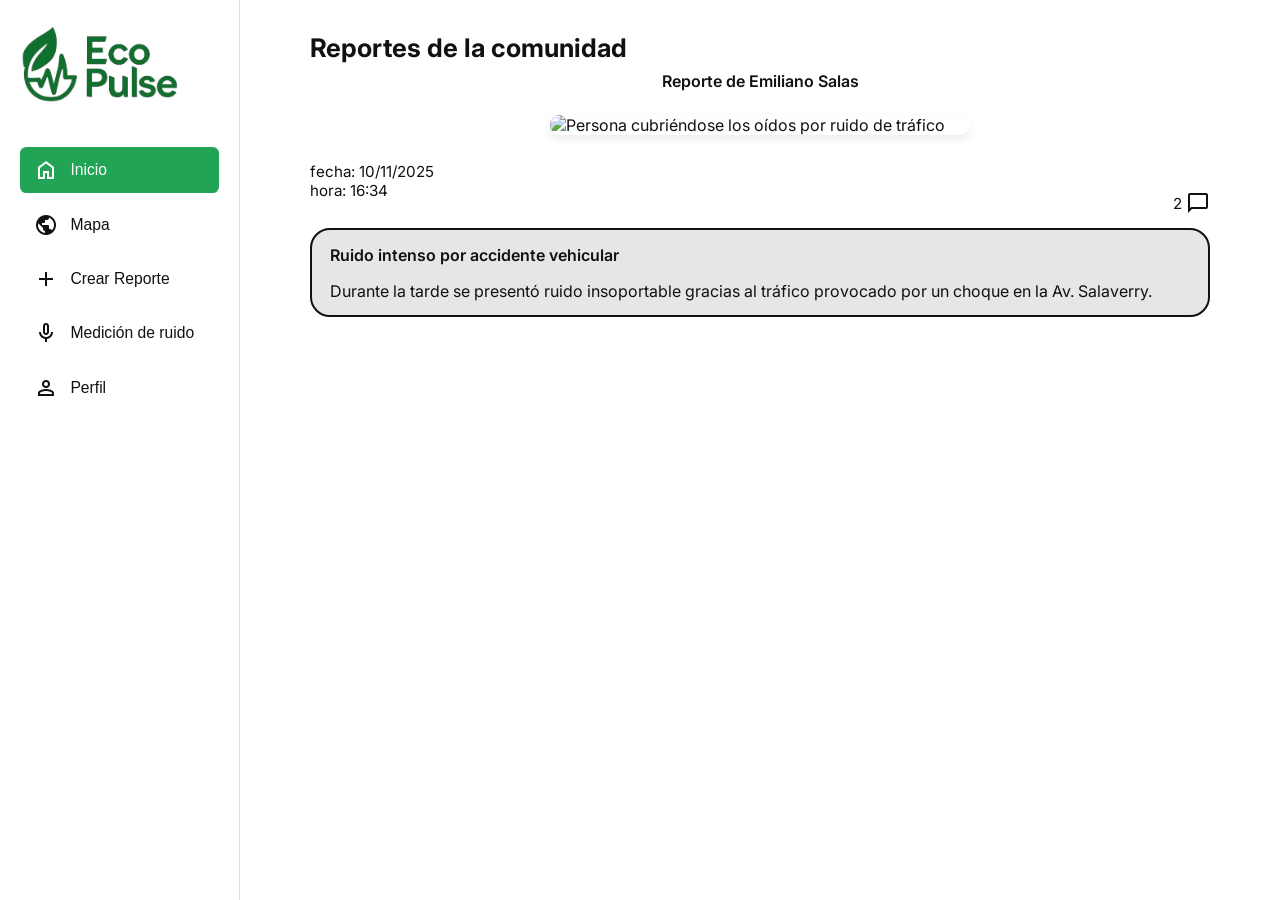
==== app.html @ b674e4cf "chore: add app files to proyect" ====
<!DOCTYPE html>
<html lang="es">
<head>
  <meta charset="UTF-8" />
  <title>EcoPulse – App</title>
  <meta name="viewport" content="width=device-width, initial-scale=1" />
  <link rel="stylesheet" href="public/assets/styles/app.css" />

  <!-- Fuente e iconos -->
  <link rel="preconnect" href="https://fonts.googleapis.com">
  <link rel="preconnect" href="https://fonts.gstatic.com" crossorigin>
  <link
    href="https://fonts.googleapis.com/css2?family=Inter:wght@300;400;500;600;700&display=swap"
    rel="stylesheet"
  />
  <link
    rel="stylesheet"
    href="https://fonts.googleapis.com/css2?family=Material+Symbols+Outlined:wght@400;700"
  />

  <script src="public/assets/scripts/app.js" defer></script>
</head>
<body>
  <div class="app-shell">
    <!-- ============ SIDEBAR ============ -->
    <aside class="sidebar">
      <div class="sidebar__logo">
        <!-- Cambia la ruta si tu logo está en otra carpeta -->
        <img
          src="public/assets/images/logo-ecopulse.png"
          alt="EcoPulse"
        />
      </div>

      <nav class="sidebar__nav" aria-label="Navegación principal">
        <button class="sidebar__item is-active" data-view-target="home">
          <span class="material-symbols-outlined">home</span>
          <span>Inicio</span>
        </button>

        <button class="sidebar__item" data-view-target="map">
          <span class="material-symbols-outlined">public</span>
          <span>Mapa</span>
        </button>

        <button class="sidebar__item" data-view-target="report">
          <span class="material-symbols-outlined">add</span>
          <span>Crear Reporte</span>
        </button>

        <button class="sidebar__item" data-view-target="noise">
          <span class="material-symbols-outlined">mic</span>
          <span>Medición de ruido</span>
        </button>

        <button class="sidebar__item" data-view-target="profile">
          <span class="material-symbols-outlined">person</span>
          <span>Perfil</span>
        </button>
      </nav>
    </aside>

    <!-- ============ MAIN CONTENT ============ -->
    <main class="main">
      <!-- ====== INICIO / HOME ====== -->
      <section
        class="view view--active"
        id="view-home"
        data-view="home"
        aria-labelledby="home-title"
      >
        <header class="page-header">
          <h1 class="page-title" id="home-title">Reportes de la comunidad</h1>
          <p class="page-subtitle">Reporte de Emiliano Salas</p>
        </header>

        <article class="report-card" data-open-report>
          <div class="report-card__image">
            <!-- Usa tu propia imagen de reporte aquí -->
            <img
              src="public/assets/images/report-example.jpg"
              alt="Persona cubriéndose los oídos por ruido de tráfico"
            />
          </div>

          <div class="report-card__meta">
            <p>
              fecha: 10/11/2025<br />
              hora: 16:34
            </p>

            <div class="report-card__comments">
              <span>2</span>
              <span class="material-symbols-outlined" aria-hidden="true">
                chat_bubble
              </span>
            </div>
          </div>

          <div class="report-card__summary">
            <p class="report-card__summary-title">
              Ruido intenso por accidente vehicular
            </p>
            <p>
              Durante la tarde se presentó ruido insoportable gracias al
              tráfico provocado por un choque en la Av. Salaverry.
            </p>
          </div>
        </article>
      </section>

      <!-- ====== MAPA ====== -->
      <section
        class="view"
        id="view-map"
        data-view="map"
        aria-labelledby="map-title"
      >
        <header class="page-header">
          <h1 class="page-title" id="map-title">Mapa de ruido de Lima</h1>
        </header>

        <div class="filter-row">
          <label class="pill-select">
            <span>Categoría:</span>
            <select>
              <option>Tráfico</option>
              <option>Construcción</option>
              <option>Conciertos</option>
              <option>Industrial</option>
            </select>
          </label>
        </div>

        <div class="map-placeholder">
          <!-- Reemplaza por un <img> con tu mapa de calor real -->
          <span>Mapa de ruido de Lima</span>
        </div>
      </section>

      <!-- ====== CREAR REPORTE – FORMULARIO ====== -->
      <section
        class="view"
        id="view-create-report"
        data-view="create-report"
        aria-labelledby="create-report-title"
      >
        <header class="page-header">
          <h1 class="page-title" id="create-report-title">
            Reportar medición de ruido
          </h1>
        </header>

        <form class="report-form" id="report-form">
          <label class="form-row">
            <span class="form-row__label">Título:</span>
            <input
              type="text"
              class="form-row__input"
              name="title"
              placeholder="Ej. Ruido excesivo por maquinaria en obra"
              required
            />
          </label>

          <label class="form-row form-row--with-icon">
            <span class="form-row__label">Ubicación exacta:</span>
            <input
              type="text"
              class="form-row__input"
              name="location"
              placeholder="Ej. Av. San Felipe 123, Jesús María, Lima"
              required
            />
            <span class="form-row__icon material-symbols-outlined"
              aria-hidden="true"
            >
              location_on
            </span>
          </label>

          <label class="form-row form-row--textarea">
            <span class="form-row__label">Descripción:</span>
            <textarea
              class="form-row__input"
              name="description"
              rows="4"
              placeholder="Describe qué está pasando, desde cuándo, y cómo afecta el entorno..."
              required
            ></textarea>
          </label>

          <div class="form-row form-row--space-between">
            <span class="form-row__label">Reporte Anónimo</span>
            <button
              type="button"
              class="toggle"
              aria-pressed="true"
              aria-label="Cambiar reporte anónimo"
            >
              <span class="toggle__thumb"></span>
            </button>
          </div>

          <label class="form-row form-row--space-between">
            <span class="form-row__label">Categoría</span>
            <select class="form-row__select" name="category">
              <option>Tráfico</option>
              <option>Construcción</option>
              <option>Conciertos</option>
              <option>Industrial</option>
            </select>
          </label>

          <div class="media-upload">
            <p>Subir archivos multimedia</p>
            <label class="media-upload__button">
              <span class="material-symbols-outlined" aria-hidden="true">
                upload
              </span>
              <span>Seleccionar archivos</span>
              <input type="file" name="media" multiple hidden />
            </label>
          </div>

          <div class="form-actions">
            <button type="submit" class="btn btn--primary">
              Reportar
            </button>
          </div>
        </form>
      </section>

      <!-- ====== CREAR REPORTE – ÉXITO ====== -->
      <section
        class="view"
        id="view-report-success"
        data-view="report-success"
        aria-labelledby="report-success-title"
      >
        <header class="page-header page-header--center">
          <h1 class="page-title" id="report-success-title">
            Se publicó el reporte
          </h1>
        </header>

        <div class="status-icon">
          <span class="material-symbols-outlined" aria-hidden="true">
            check
          </span>
        </div>
        <p class="status-text">
          Tu reporte fue enviado a la comunidad.
        </p>

        <div class="status-actions">
          <button
            class="btn btn--ghost"
            data-go-view="view-home"
            data-go-nav="home"
          >
            Volver al inicio
          </button>
          <button
            class="btn btn--primary"
            data-go-view="view-create-report"
            data-go-nav="report"
          >
            Crear otro reporte
          </button>
        </div>
      </section>

      <!-- ====== DETALLE DE REPORTE ====== -->
      <section
        class="view"
        id="view-report-detail"
        data-view="report-detail"
        aria-labelledby="report-detail-title"
      >
        <button
          class="back-button"
          type="button"
          data-back-view="view-home"
          data-back-nav="home"
          aria-label="Volver a los reportes"
        >
          <span class="material-symbols-outlined">arrow_back</span>
        </button>

        <header class="page-header page-header--center">
          <h1 class="page-title" id="report-detail-title">
            Reporte de Emiliano Salas
          </h1>
        </header>

        <div class="report-detail">
          <div class="report-detail__left">
            <div class="card card--text">
              <p class="card__title">
                Ruido intenso por accidente vehicular
              </p>
              <p>
                Durante la tarde se presentó ruido insoportable gracias al
                tráfico provocado por un choque en la Av. Salaverry.
              </p>
            </div>
          </div>

          <div class="report-detail__right">
            <p class="report-detail__meta">
              fecha: 10/11/2025<br />
              hora: 16:34
            </p>
            <div class="report-detail__image">
              <img
                src="public/assets/images/report-example.jpg"
                alt="Persona cubriéndose los oídos por ruido de tráfico"
              />
            </div>
          </div>
        </div>

        <section class="comments">
          <h2 class="comments__title">Comentarios</h2>

          <div class="comment">
            <div class="comment__header">
              <div class="comment__user">
                <span
                  class="comment__avatar material-symbols-outlined"
                  aria-hidden="true"
                >
                  person
                </span>
                <span>Leguer Silva</span>
              </div>
            </div>
            <div class="comment__body">
              En la mañana pasé por ahí y no podía soportar el ruido.
            </div>
          </div>

          <div class="comment">
            <div class="comment__header">
              <div class="comment__user">
                <span
                  class="comment__avatar material-symbols-outlined"
                  aria-hidden="true"
                >
                  person
                </span>
                <span>William Soto</span>
              </div>
            </div>
            <div class="comment__body">
              Vivo cerca y el ruido es molesto, han pasado varias horas y
              todavía no hay solución.
            </div>
          </div>
        </section>

        <button
          class="fab"
          type="button"
          aria-label="Agregar comentario"
          data-open-comment
        >
          <span class="material-symbols-outlined">add_comment</span>
        </button>
      </section>

      <!-- ====== FORMULARIO DE COMENTARIO ====== -->
      <section
        class="view"
        id="view-comment-form"
        data-view="comment-form"
        aria-labelledby="comment-form-title"
      >
        <button
          class="back-button"
          type="button"
          data-back-view="view-report-detail"
          data-back-nav="home"
          aria-label="Volver al reporte"
        >
          <span class="material-symbols-outlined">arrow_back</span>
        </button>

        <header class="page-header page-header--center">
          <h1 class="page-title" id="comment-form-title">Comentario</h1>
        </header>

        <div class="pill-label">
          Reporte de Emiliano Salas
        </div>

        <form class="comment-form" id="comment-form-element">
          <label class="form-row form-row--textarea">
            <span class="form-row__label sr-only">Comentario</span>
            <textarea
              class="form-row__input"
              name="comment"
              rows="4"
              placeholder="Escribe tu comentario..."
              required
            >
Comentario: Las autoridades deberían hacerse cargo y ser efectivos ante este tipo de situaciones que afectan a la salud.</textarea
            >
          </label>

          <div class="form-actions form-actions--center">
            <button type="submit" class="btn btn--primary">
              Publicar
            </button>
          </div>
        </form>
      </section>

      <!-- ====== COMENTARIO PUBLICADO ====== -->
      <section
        class="view"
        id="view-comment-success"
        data-view="comment-success"
        aria-labelledby="comment-success-title"
      >
        <button
          class="back-button"
          type="button"
          data-back-view="view-report-detail"
          data-back-nav="home"
          aria-label="Volver al reporte"
        >
          <span class="material-symbols-outlined">arrow_back</span>
        </button>

        <header class="page-header page-header--center">
          <h1 class="page-title" id="comment-success-title">
            Se publicó el comentario
          </h1>
        </header>

        <div class="status-icon">
          <span class="material-symbols-outlined" aria-hidden="true">
            check
          </span>
        </div>

        <div class="form-actions form-actions--center">
          <button
            class="btn btn--primary"
            data-go-view="view-report-detail"
            data-go-nav="home"
          >
            Volver al reporte
          </button>
        </div>
      </section>

      <!-- ====== MEDICIÓN DE RUIDO ====== -->
      <section
        class="view"
        id="view-noise-measure"
        data-view="noise-measure"
        aria-labelledby="noise-measure-title"
      >
        <button
          class="back-button"
          type="button"
          data-back-view="view-home"
          data-back-nav="home"
          aria-label="Volver al inicio"
        >
          <span class="material-symbols-outlined">arrow_back</span>
        </button>

        <header class="page-header page-header--center">
          <h1 class="page-title" id="noise-measure-title">
            Medición de ruido
          </h1>
        </header>

        <div class="noise-widget">
          <div class="pill-value" id="noise-value">-- db</div>

          <div class="noise-widget__mic">
            <span
              class="material-symbols-outlined noise-widget__mic-icon"
              aria-hidden="true"
            >
              mic
            </span>
          </div>

          <div class="noise-widget__wave"></div>

          <hr class="noise-widget__divider" />

          <div class="form-actions form-actions--center">
            <button
              type="button"
              class="btn btn--primary"
              id="btn-measure-noise"
            >
              Medir
            </button>
          </div>

          <p class="noise-widget__label" id="noise-label">
            Ambiente silencioso
          </p>
        </div>
      </section>

      <!-- ====== AUDIO (PRUEBA DE MICRÓFONO) ====== -->
      <section
        class="view"
        id="view-audio-test"
        data-view="audio-test"
        aria-labelledby="audio-title"
      >
        <button
          class="back-button"
          type="button"
          data-back-view="view-noise-measure"
          data-back-nav="noise"
          aria-label="Volver a medición de ruido"
        >
          <span class="material-symbols-outlined">arrow_back</span>
        </button>

        <header class="page-header page-header--center">
          <h1 class="page-title" id="audio-title">Audio</h1>
        </header>

        <div class="audio-widget">
          <label class="form-row form-row--space-between">
            <span class="form-row__label">Micrófono</span>
            <select class="form-row__select">
              <option>Micrófono 1</option>
              <option>Micrófono 2</option>
            </select>
          </label>

          <div class="pill-value" id="audio-value">0 db</div>

          <div class="audio-widget__mic">
            <span
              class="material-symbols-outlined audio-widget__mic-icon"
              aria-hidden="true"
            >
              mic
            </span>
          </div>

          <div class="noise-widget__wave"></div>

          <hr class="noise-widget__divider" />

          <div class="form-actions form-actions--center">
            <button
              type="button"
              class="btn btn--primary"
              id="btn-audio-test"
            >
              Probar
            </button>
          </div>

          <p class="noise-widget__label" id="audio-status">
            Sonido detectado
          </p>
        </div>
      </section>

      <!-- ====== PERFIL ====== -->
      <section
        class="view"
        id="view-profile-main"
        data-view="profile-main"
        aria-labelledby="profile-title"
      >
        <header class="page-header page-header--center page-header--with-gear">
          <h1 class="page-title" id="profile-title">Perfil</h1>

          <button
            class="icon-button"
            type="button"
            aria-label="Abrir ajustes"
            data-open-settings
          >
            <span class="material-symbols-outlined">settings</span>
          </button>
        </header>

        <div class="profile">
          <button
            type="button"
            class="profile__avatar-btn"
            aria-label="Cambiar foto de perfil"
            data-open-profile-photo
          >
            <div class="profile__avatar">
              <img
                src="public/assets/images/profile-example.jpg"
                alt="Foto de perfil"
              />
            </div>
            <span
              class="profile__avatar-edit material-symbols-outlined"
              aria-hidden="true"
            >
              edit
            </span>
          </button>

          <div class="profile__field">
            <label>Nombre</label>
            <div class="profile__value">Leguer Silva</div>
          </div>

          <div class="profile__field">
            <label>Correo electrónico</label>
            <div class="profile__value">leguersilva@gmail.com</div>
          </div>

          <div class="profile__field">
            <label>Contraseña</label>
            <div class="profile__value profile__value--password">
              ****************
              <span
                class="material-symbols-outlined profile__eye-icon"
                aria-hidden="true"
              >
                visibility_off
              </span>
            </div>
          </div>
        </div>
      </section>

      <!-- ====== PERFIL – ACCIONES DE FOTO ====== -->
      <section
        class="view"
        id="view-profile-photo"
        data-view="profile-photo"
        aria-labelledby="profile-photo-title"
      >
        <button
          class="back-button"
          type="button"
          data-back-view="view-profile-main"
          data-back-nav="profile"
          aria-label="Volver al perfil"
        >
          <span class="material-symbols-outlined">arrow_back</span>
        </button>

        <header class="page-header page-header--center">
          <h1 class="page-title" id="profile-photo-title">Perfil</h1>
        </header>

        <div class="profile profile--photo-actions">
          <div class="profile__avatar">
            <img
              src="public/assets/images/profile-example.jpg"
              alt="Foto de perfil"
            />
          </div>

          <div class="profile-photo-actions">
            <button type="button" class="profile-photo-actions__item">
              Actualizar Foto
            </button>
            <button type="button" class="profile-photo-actions__item">
              Tomar Foto
            </button>
            <button type="button" class="profile-photo-actions__item">
              Eliminar Foto
            </button>
          </div>
        </div>
      </section>

      <!-- ====== AJUSTES ====== -->
      <section
        class="view"
        id="view-settings-main"
        data-view="settings-main"
        aria-labelledby="settings-title"
      >
        <button
          class="back-button"
          type="button"
          data-back-view="view-profile-main"
          data-back-nav="profile"
          aria-label="Volver al perfil"
        >
          <span class="material-symbols-outlined">arrow_back</span>
        </button>

        <header class="page-header page-header--center">
          <h1 class="page-title" id="settings-title">Ajustes</h1>
        </header>

        <div class="settings-list">
          <button
            type="button"
            class="settings-item"
            data-open-audio-from-settings
          >
            <span>Audio</span>
          </button>

          <div class="settings-item settings-item--space-between">
            <span>Idioma</span>
            <select class="settings-select">
              <option>Español</option>
              <option>Inglés</option>
            </select>
          </div>

          <button
            type="button"
            class="settings-item"
            data-open-noise-settings
          >
            <span>Ruido</span>
          </button>

          <button
            type="button"
            class="settings-item"
            data-logout
          >
            <span>Cerrar Sesión</span>
          </button>
        </div>
      </section>

      <!-- ====== AJUSTES – RUIDO ====== -->
      <section
        class="view"
        id="view-settings-noise"
        data-view="settings-noise"
        aria-labelledby="noise-settings-title"
      >
        <button
          class="back-button"
          type="button"
          data-back-view="view-settings-main"
          data-back-nav="profile"
          aria-label="Volver a ajustes"
        >
          <span class="material-symbols-outlined">arrow_back</span>
        </button>

        <header class="page-header page-header--center">
          <h1 class="page-title" id="noise-settings-title">Ruido</h1>
        </header>

        <div class="settings-list">
          <div class="settings-item settings-item--space-between">
            <span>Límite (db)</span>
            <button
              type="button"
              class="toggle"
              aria-pressed="false"
            >
              <span class="toggle__thumb"></span>
            </button>
          </div>

          <div class="settings-item settings-item--space-between">
            <span>Avisar cada hora</span>
            <button
              type="button"
              class="toggle toggle--on"
              aria-pressed="true"
            >
              <span class="toggle__thumb"></span>
            </button>
          </div>

          <button
            type="button"
            class="settings-item"
            data-open-categories
          >
            <span>Categorías</span>
          </button>
        </div>
      </section>

      <!-- ====== CATEGORÍAS ====== -->
      <section
        class="view"
        id="view-settings-categories"
        data-view="settings-categories"
        aria-labelledby="categories-title"
      >
        <button
          class="back-button"
          type="button"
          data-back-view="view-settings-noise"
          data-back-nav="profile"
          aria-label="Volver a ruido"
        >
          <span class="material-symbols-outlined">arrow_back</span>
        </button>

        <header class="page-header page-header--center">
          <h1 class="page-title" id="categories-title">Categorías</h1>
        </header>

        <div class="settings-list">
          <div class="settings-item settings-item--space-between">
            <span>Tráfico</span>
            <div class="settings-item__controls">
              <button
                type="button"
                class="toggle toggle--on"
                aria-pressed="true"
              >
                <span class="toggle__thumb"></span>
              </button>
              <button
                type="button"
                class="icon-button icon-button--small"
                aria-label="Eliminar categoría Tráfico"
              >
                <span class="material-symbols-outlined">delete</span>
              </button>
            </div>
          </div>

          <div class="settings-item settings-item--space-between">
            <span>Conciertos</span>
            <div class="settings-item__controls">
              <button
                type="button"
                class="toggle toggle--on"
                aria-pressed="true"
              >
                <span class="toggle__thumb"></span>
              </button>
              <button
                type="button"
                class="icon-button icon-button--small"
                aria-label="Eliminar categoría Conciertos"
              >
                <span class="material-symbols-outlined">delete</span>
              </button>
            </div>
          </div>

          <button type="button" class="settings-item settings-item--add">
            <span class="material-symbols-outlined" aria-hidden="true">
              add
            </span>
          </button>
        </div>
      </section>
    </main>
  </div>
</body>
</html>
---- public/assets/styles/app.css ----
:root {
  --eco-green: #21a455;
  --eco-green-dark: #167739;
  --eco-gray-bg: #e6e6e6;
  --eco-border: #111111;
  --eco-text: #111111;
  --eco-radius-lg: 20px;
  --eco-radius-md: 14px;
  --eco-radius-sm: 10px;
  --eco-shadow-soft: 0 4px 10px rgba(0, 0, 0, 0.08);
}

*,
*::before,
*::after {
  box-sizing: border-box;
}

body {
  margin: 0;
  font-family: "Inter", system-ui, -apple-system, BlinkMacSystemFont,
    "Segoe UI", sans-serif;
  color: var(--eco-text);
  background: #ffffff;
}

/* =============== LAYOUT =============== */

.app-shell {
  display: flex;
  min-height: 100vh;
}

/* Sidebar */

.sidebar {
  width: 240px;
  border-right: 1px solid #dedede;
  padding: 1.5rem 1.25rem;
  display: flex;
  flex-direction: column;
  gap: 2.5rem;
}

.sidebar__logo img {
  max-width: 160px;
  height: auto;
  display: block;
}

.sidebar__nav {
  display: flex;
  flex-direction: column;
  gap: 0.5rem;
}

.sidebar__item {
  display: flex;
  align-items: center;
  gap: 0.75rem;
  width: 100%;
  padding: 0.7rem 0.9rem;
  border-radius: 0.4rem;
  background: transparent;
  border: none;
  cursor: pointer;
  text-align: left;
  font-size: 0.98rem;
  color: var(--eco-text);
  transition: background 0.15s ease, transform 0.1s ease;
}

.sidebar__item .material-symbols-outlined {
  font-size: 1.5rem;
}

.sidebar__item:hover {
  background: #f1f1f1;
}

.sidebar__item.is-active {
  background: var(--eco-green);
  color: #ffffff;
}

/* Main */

.main {
  flex: 1;
  padding: 2rem 3rem;
  overflow-y: auto;
}

/* =============== GENERALES =============== */

.view {
  display: none;
  max-width: 900px;
  margin: 0 auto;
}

.view--active {
  display: block;
}

.page-header {
  margin-bottom: 1.5rem;
  position: relative;
}

.page-header--center {
  text-align: center;
}

.page-header--with-gear {
  padding-right: 3rem;
}

.page-title {
  margin: 0;
  font-size: 1.6rem;
}

.page-subtitle {
  margin: 0.5rem 0 0;
  font-weight: 600;
  text-align: center;
}

.back-button {
  border: none;
  background: #000;
  color: #fff;
  border-radius: 999px;
  width: 40px;
  height: 40px;
  display: inline-flex;
  align-items: center;
  justify-content: center;
  cursor: pointer;
  margin-bottom: 0.75rem;
}

.back-button .material-symbols-outlined {
  font-size: 1.3rem;
}

.btn {
  border-radius: var(--eco-radius-md);
  padding: 0.7rem 1.5rem;
  border: 2px solid var(--eco-border);
  font-size: 0.95rem;
  cursor: pointer;
  font-weight: 600;
  min-width: 160px;
}

.btn--primary {
  background: var(--eco-green);
  color: #ffffff;
  border-color: var(--eco-border);
}

.btn--primary:hover {
  background: var(--eco-green-dark);
}

.btn--ghost {
  background: #ffffff;
  color: var(--eco-text);
}

.form-actions {
  margin-top: 1.2rem;
  display: flex;
  gap: 1rem;
}

.form-actions--center {
  justify-content: center;
}

/* =============== HOME / REPORTES =============== */

.report-card {
  cursor: pointer;
}

.report-card__image img {
  display: block;
  width: 100%;
  max-width: 420px;
  border-radius: var(--eco-radius-lg);
  margin: 0 auto;
  box-shadow: var(--eco-shadow-soft);
}

.report-card__meta {
  display: flex;
  justify-content: space-between;
  align-items: flex-end;
  margin-top: 0.75rem;
  font-size: 0.95rem;
}

.report-card__comments {
  display: inline-flex;
  align-items: center;
  gap: 0.25rem;
}

.report-card__summary {
  background: var(--eco-gray-bg);
  border-radius: var(--eco-radius-lg);
  border: 2px solid var(--eco-border);
  padding: 0.9rem 1.1rem;
  margin-top: 0.8rem;
}

.report-card__summary-title {
  margin: 0;
  font-weight: 600;
}

.report-card__summary p:last-child {
  margin-bottom: 0;
}

/* =============== MAPA =============== */

.filter-row {
  margin-bottom: 1rem;
  display: flex;
  justify-content: center;
}

.pill-select {
  background: var(--eco-gray-bg);
  border-radius: 999px;
  padding: 0.35rem 0.9rem;
  border: 1px solid #c8c8c8;
  display: inline-flex;
  align-items: center;
  gap: 0.5rem;
}

.pill-select select {
  border: none;
  background: transparent;
  font: inherit;
  padding: 0.1rem 0.2rem;
}

.map-placeholder {
  margin: 0 auto;
  margin-top: 0.5rem;
  width: 100%;
  max-width: 520px;
  aspect-ratio: 4 / 3;
  border-radius: var(--eco-radius-lg);
  background: radial-gradient(circle at center, #ffe58f, #ff8a66, #2bb4ff);
  display: flex;
  align-items: center;
  justify-content: center;
  color: #ffffff;
  font-weight: 600;
  text-shadow: 0 2px 6px rgba(0, 0, 0, 0.4);
}

/* =============== FORMULARIOS GENERALES =============== */

.report-form,
.comment-form {
  max-width: 520px;
  margin: 0 auto;
}

.form-row {
  display: flex;
  align-items: center;
  gap: 0.75rem;
  background: var(--eco-gray-bg);
  border-radius: var(--eco-radius-lg);
  border: 2px solid var(--eco-border);
  padding: 0.7rem 1rem;
  margin-bottom: 0.75rem;
}

.form-row--textarea {
  align-items: flex-start;
}

.form-row__label {
  font-weight: 500;
  font-size: 0.95rem;
}

.form-row__input {
  flex: 1;
  border: none;
  background: transparent;
  font: inherit;
  resize: none;
}

.form-row__input:focus {
  outline: none;
}

.form-row--with-icon .form-row__icon {
  font-size: 1.3rem;
}

.form-row--space-between {
  justify-content: space-between;
}

.form-row__select {
  border: none;
  background: transparent;
  font: inherit;
}

.media-upload {
  text-align: center;
  margin-top: 0.5rem;
}

.media-upload__button {
  margin-top: 0.3rem;
  display: inline-flex;
  align-items: center;
  gap: 0.4rem;
  padding: 0.5rem 0.9rem;
  border-radius: 999px;
  border: 1px solid var(--eco-border);
  cursor: pointer;
  background: #ffffff;
}

/* Toggle */

.toggle {
  width: 46px;
  height: 26px;
  border-radius: 999px;
  border: 2px solid var(--eco-border);
  background: #f5f5f5;
  display: inline-flex;
  align-items: center;
  padding: 2px;
  cursor: pointer;
}

.toggle__thumb {
  width: 18px;
  height: 18px;
  border-radius: 50%;
  background: #000000;
  transition: transform 0.18s ease;
}

.toggle.toggle--on {
  background: var(--eco-green);
}

.toggle.toggle--on .toggle__thumb {
  transform: translateX(18px);
}

/* =============== ESTADOS / ÉXITO =============== */

.status-icon {
  margin-top: 2rem;
  display: flex;
  justify-content: center;
}

.status-icon .material-symbols-outlined {
  font-size: 3rem;
}

.status-text {
  text-align: center;
  margin-top: 1rem;
}

.status-actions {
  margin-top: 1.5rem;
  display: flex;
  justify-content: center;
  gap: 1rem;
}

/* =============== DETALLE DE REPORTE =============== */

.report-detail {
  display: grid;
  grid-template-columns: minmax(0, 1.2fr) minmax(0, 1fr);
  gap: 1.25rem;
  margin-bottom: 1.5rem;
}

.card {
  background: var(--eco-gray-bg);
  border-radius: var(--eco-radius-lg);
  border: 2px solid var(--eco-border);
  padding: 0.9rem 1.1rem;
}

.card__title {
  margin-top: 0;
  font-weight: 600;
}

.report-detail__meta {
  margin-top: 0.5rem;
}

.report-detail__image img {
  display: block;
  width: 100%;
  border-radius: var(--eco-radius-lg);
  box-shadow: var(--eco-shadow-soft);
}

/* Comentarios */

.comments__title {
  margin: 0 0 0.75rem;
  font-size: 1.1rem;
}

.comment {
  margin-bottom: 0.8rem;
}

.comment__header {
  display: flex;
  justify-content: space-between;
  align-items: center;
}

.comment__user {
  display: flex;
  align-items: center;
  gap: 0.4rem;
}

.comment__avatar {
  width: 28px;
  height: 28px;
  border-radius: 50%;
  border: 1px solid #000;
  display: inline-flex;
  align-items: center;
  justify-content: center;
  font-size: 1.2rem;
}

.comment__body {
  margin-top: 0.3rem;
  background: var(--eco-gray-bg);
  border-radius: var(--eco-radius-lg);
  border: 2px solid var(--eco-border);
  padding: 0.7rem 0.9rem;
}

.fab {
  position: fixed;
  right: 2.5rem;
  bottom: 2.5rem;
  width: 54px;
  height: 54px;
  border-radius: 50%;
  border: none;
  background: var(--eco-green);
  color: #ffffff;
  box-shadow: var(--eco-shadow-soft);
  cursor: pointer;
}

.fab .material-symbols-outlined {
  font-size: 2rem;
}

/* =============== COMENTARIO FORM/SUCCESS =============== */

.pill-label {
  display: inline-block;
  background: var(--eco-gray-bg);
  border-radius: 999px;
  padding: 0.4rem 0.9rem;
  border: 1px solid #c8c8c8;
  margin: 0 auto 1rem;
}

/* =============== MEDICIÓN DE RUIDO / AUDIO =============== */

.noise-widget,
.audio-widget {
  max-width: 420px;
  margin: 0 auto;
  text-align: center;
}

.pill-value {
  display: inline-flex;
  align-items: center;
  justify-content: center;
  min-width: 80px;
  padding: 0.5rem 0.9rem;
  border-radius: 999px;
  border: 1px solid #b0b0b0;
  background: #ffffff;
  margin-bottom: 1.2rem;
}

.noise-widget__mic,
.audio-widget__mic {
  display: flex;
  justify-content: center;
  margin-bottom: 0.7rem;
}

.noise-widget__mic-icon,
.audio-widget__mic-icon {
  font-size: 4rem;
}

.noise-widget__wave {
  width: 230px;
  height: 36px;
  margin: 0.3rem auto 1rem;
  background-image: linear-gradient(
    to right,
    transparent 0,
    transparent 6px,
    #000 6px,
    #000 9px
  );
  background-size: 9px 100%;
  mask-image: radial-gradient(circle, #000 50%, transparent 52%);
  opacity: 0.7;
}

.noise-widget__divider {
  border: none;
  border-top: 1px solid #cfcfcf;
  margin: 1.2rem 0;
}

.noise-widget__label {
  margin-top: 0.5rem;
  font-weight: 500;
}

/* =============== PERFIL =============== */

.profile {
  max-width: 420px;
  margin: 0 auto;
  text-align: left;
}

.profile__avatar-btn {
  border: none;
  background: transparent;
  padding: 0;
  position: relative;
  display: inline-block;
  cursor: pointer;
  margin-bottom: 1rem;
}

.profile__avatar {
  width: 150px;
  height: 150px;
  border-radius: 50%;
  border: 3px solid var(--eco-border);
  overflow: hidden;
  margin: 0 auto;
}

.profile__avatar img {
  width: 100%;
  height: 100%;
  object-fit: cover;
}

.profile__avatar-edit {
  position: absolute;
  right: 0.8rem;
  bottom: 0.7rem;
  background: #ffffff;
  border-radius: 50%;
  border: 2px solid var(--eco-border);
  width: 32px;
  height: 32px;
  display: inline-flex;
  align-items: center;
  justify-content: center;
}

.profile__field {
  margin-bottom: 0.9rem;
}

.profile__field label {
  display: block;
  font-size: 0.9rem;
  margin-bottom: 0.25rem;
}

.profile__value {
  background: var(--eco-gray-bg);
  border-radius: var(--eco-radius-lg);
  border: 2px solid var(--eco-border);
  padding: 0.5rem 0.9rem;
  display: flex;
  justify-content: space-between;
  align-items: center;
}

.profile__eye-icon {
  font-size: 1.2rem;
}

.profile--photo-actions {
  text-align: center;
}

.profile-photo-actions {
  margin-top: 1.3rem;
  display: flex;
  flex-direction: column;
}

.profile-photo-actions__item {
  background: var(--eco-gray-bg);
  border-radius: var(--eco-radius-lg);
  border: 2px solid var(--eco-border);
  padding: 0.7rem 1rem;
  margin-bottom: 0.5rem;
  text-align: left;
  cursor: pointer;
}

/* =============== AJUSTES / CATEGORÍAS =============== */

.icon-button {
  border-radius: 999px;
  border: none;
  background: transparent;
  cursor: pointer;
}

.page-header--with-gear .icon-button {
  position: absolute;
  right: 0;
  top: 50%;
  transform: translateY(-50%);
}

.icon-button--small {
  width: 32px;
  height: 32px;
  border-radius: 50%;
  border: none;
  background: #000;
  color: #fff;
  display: inline-flex;
  align-items: center;
  justify-content: center;
  cursor: pointer;
}

.settings-list {
  max-width: 420px;
  margin: 0 auto;
}

.settings-item {
  width: 100%;
  background: var(--eco-gray-bg);
  border-radius: var(--eco-radius-lg);
  border: 2px solid var(--eco-border);
  padding: 0.7rem 1rem;
  margin-bottom: 0.7rem;
  text-align: left;
  cursor: pointer;
  display: flex;
  align-items: center;
  gap: 0.5rem;
}

.settings-item--space-between {
  justify-content: space-between;
}

.settings-item__controls {
  display: inline-flex;
  align-items: center;
  gap: 0.35rem;
}

.settings-item--add {
  justify-content: center;
}

.settings-select {
  border: none;
  background: transparent;
  font: inherit;
}

/* =============== UTILIDADES =============== */

.page-header .material-symbols-outlined {
  vertical-align: middle;
}

.sr-only {
  position: absolute;
  width: 1px;
  height: 1px;
  padding: 0;
  margin: -1px;
  overflow: hidden;
  clip: rect(0, 0, 0, 0);
  white-space: nowrap;
  border: 0;
}

/* Responsivo simple */

@media (max-width: 960px) {
  .app-shell {
    flex-direction: column;
  }

  .sidebar {
    width: 100%;
    flex-direction: row;
    align-items: center;
    justify-content: space-between;
    border-right: none;
    border-bottom: 1px solid #dedede;
  }

  .sidebar__nav {
    flex-direction: row;
    gap: 0.3rem;
  }

  .sidebar__item span:nth-child(2) {
    display: none; /* solo iconos en mobile */
  }

  .main {
    padding: 1.5rem 1.2rem;
  }

  .report-detail {
    grid-template-columns: 1fr;
  }
}
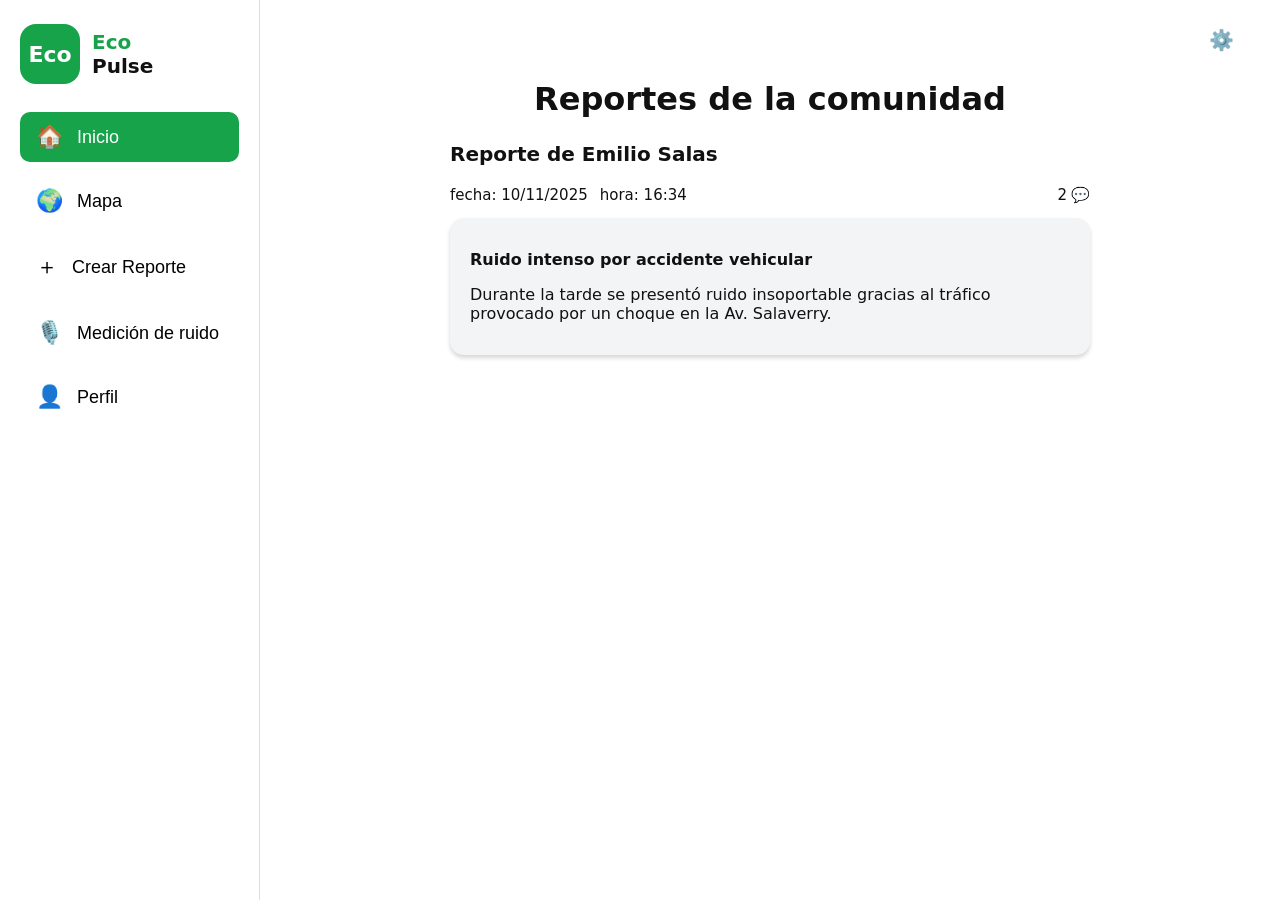
==== commit 473ab3c1: "chore: add app files to proyect" ====
--- a/app.html
+++ b/app.html
@@ -2,866 +2,636 @@
 <html lang="es">
 <head>
   <meta charset="UTF-8" />
-  <title>EcoPulse – App</title>
-  <meta name="viewport" content="width=device-width, initial-scale=1" />
+  <title>EcoPulse - App</title>
+  <meta name="viewport" content="width=device-width, initial-scale=1.0" />
   <link rel="stylesheet" href="public/assets/styles/app.css" />
-
-  <!-- Fuente e iconos -->
-  <link rel="preconnect" href="https://fonts.googleapis.com">
-  <link rel="preconnect" href="https://fonts.gstatic.com" crossorigin>
-  <link
-    href="https://fonts.googleapis.com/css2?family=Inter:wght@300;400;500;600;700&display=swap"
-    rel="stylesheet"
-  />
-  <link
-    rel="stylesheet"
-    href="https://fonts.googleapis.com/css2?family=Material+Symbols+Outlined:wght@400;700"
-  />
-
-  <script src="public/assets/scripts/app.js" defer></script>
+  <link rel="icon" href="favicon.ico" />
 </head>
 <body>
-  <div class="app-shell">
-    <!-- ============ SIDEBAR ============ -->
+  <div class="app">
+
+    <!-- SIDEBAR -->
     <aside class="sidebar">
-      <div class="sidebar__logo">
-        <!-- Cambia la ruta si tu logo está en otra carpeta -->
-        <img
-          src="public/assets/images/logo-ecopulse.png"
-          alt="EcoPulse"
-        />
+      <div class="logo">
+        <!-- Cambia la ruta del logo si es necesario -->
+        <!-- <img src="assets/images/ecopulse-logo.png" alt="EcoPulse" /> -->
+        <div class="logo-mark">Eco</div>
+        <div class="logo-text">
+          <span>Eco</span><span>Pulse</span>
+        </div>
       </div>
 
-      <nav class="sidebar__nav" aria-label="Navegación principal">
-        <button class="sidebar__item is-active" data-view-target="home">
-          <span class="material-symbols-outlined">home</span>
-          <span>Inicio</span>
+      <nav class="nav">
+        <button class="nav-item active" data-view="view-home" data-nav="home">
+          <span class="nav-icon">🏠</span>
+          <span class="nav-label">Inicio</span>
         </button>
-
-        <button class="sidebar__item" data-view-target="map">
-          <span class="material-symbols-outlined">public</span>
-          <span>Mapa</span>
+        <button class="nav-item" data-view="view-map" data-nav="map">
+          <span class="nav-icon">🌍</span>
+          <span class="nav-label">Mapa</span>
         </button>
-
-        <button class="sidebar__item" data-view-target="report">
-          <span class="material-symbols-outlined">add</span>
-          <span>Crear Reporte</span>
+        <button class="nav-item" data-view="view-create-report" data-nav="create">
+          <span class="nav-icon">＋</span>
+          <span class="nav-label">Crear Reporte</span>
         </button>
-
-        <button class="sidebar__item" data-view-target="noise">
-          <span class="material-symbols-outlined">mic</span>
-          <span>Medición de ruido</span>
+        <button class="nav-item" data-view="view-noise-measure" data-nav="noise">
+          <span class="nav-icon">🎙️</span>
+          <span class="nav-label">Medición de ruido</span>
         </button>
-
-        <button class="sidebar__item" data-view-target="profile">
-          <span class="material-symbols-outlined">person</span>
-          <span>Perfil</span>
+        <button class="nav-item" data-view="view-profile" data-nav="profile">
+          <span class="nav-icon">👤</span>
+          <span class="nav-label">Perfil</span>
         </button>
       </nav>
     </aside>
 
-    <!-- ============ MAIN CONTENT ============ -->
-    <main class="main">
-      <!-- ====== INICIO / HOME ====== -->
-      <section
-        class="view view--active"
-        id="view-home"
-        data-view="home"
-        aria-labelledby="home-title"
-      >
-        <header class="page-header">
-          <h1 class="page-title" id="home-title">Reportes de la comunidad</h1>
-          <p class="page-subtitle">Reporte de Emiliano Salas</p>
-        </header>
-
-        <article class="report-card" data-open-report>
-          <div class="report-card__image">
-            <!-- Usa tu propia imagen de reporte aquí -->
-            <img
-              src="public/assets/images/report-example.jpg"
-              alt="Persona cubriéndose los oídos por ruido de tráfico"
-            />
-          </div>
-
-          <div class="report-card__meta">
-            <p>
-              fecha: 10/11/2025<br />
-              hora: 16:34
-            </p>
-
-            <div class="report-card__comments">
-              <span>2</span>
-              <span class="material-symbols-outlined" aria-hidden="true">
-                chat_bubble
-              </span>
-            </div>
-          </div>
-
-          <div class="report-card__summary">
-            <p class="report-card__summary-title">
-              Ruido intenso por accidente vehicular
-            </p>
-            <p>
-              Durante la tarde se presentó ruido insoportable gracias al
-              tráfico provocado por un choque en la Av. Salaverry.
-            </p>
-          </div>
-        </article>
-      </section>
-
-      <!-- ====== MAPA ====== -->
-      <section
-        class="view"
-        id="view-map"
-        data-view="map"
-        aria-labelledby="map-title"
-      >
-        <header class="page-header">
-          <h1 class="page-title" id="map-title">Mapa de ruido de Lima</h1>
-        </header>
-
-        <div class="filter-row">
-          <label class="pill-select">
-            <span>Categoría:</span>
-            <select>
-              <option>Tráfico</option>
-              <option>Construcción</option>
-              <option>Conciertos</option>
-              <option>Industrial</option>
-            </select>
-          </label>
-        </div>
-
-        <div class="map-placeholder">
-          <!-- Reemplaza por un <img> con tu mapa de calor real -->
-          <span>Mapa de ruido de Lima</span>
-        </div>
-      </section>
-
-      <!-- ====== CREAR REPORTE – FORMULARIO ====== -->
-      <section
-        class="view"
-        id="view-create-report"
-        data-view="create-report"
-        aria-labelledby="create-report-title"
-      >
-        <header class="page-header">
-          <h1 class="page-title" id="create-report-title">
-            Reportar medición de ruido
-          </h1>
-        </header>
-
-        <form class="report-form" id="report-form">
-          <label class="form-row">
-            <span class="form-row__label">Título:</span>
-            <input
-              type="text"
-              class="form-row__input"
-              name="title"
-              placeholder="Ej. Ruido excesivo por maquinaria en obra"
-              required
-            />
-          </label>
-
-          <label class="form-row form-row--with-icon">
-            <span class="form-row__label">Ubicación exacta:</span>
-            <input
-              type="text"
-              class="form-row__input"
-              name="location"
-              placeholder="Ej. Av. San Felipe 123, Jesús María, Lima"
-              required
-            />
-            <span class="form-row__icon material-symbols-outlined"
-              aria-hidden="true"
-            >
-              location_on
-            </span>
-          </label>
-
-          <label class="form-row form-row--textarea">
-            <span class="form-row__label">Descripción:</span>
-            <textarea
-              class="form-row__input"
-              name="description"
-              rows="4"
-              placeholder="Describe qué está pasando, desde cuándo, y cómo afecta el entorno..."
-              required
-            ></textarea>
-          </label>
-
-          <div class="form-row form-row--space-between">
-            <span class="form-row__label">Reporte Anónimo</span>
-            <button
-              type="button"
-              class="toggle"
-              aria-pressed="true"
-              aria-label="Cambiar reporte anónimo"
-            >
-              <span class="toggle__thumb"></span>
-            </button>
-          </div>
-
-          <label class="form-row form-row--space-between">
-            <span class="form-row__label">Categoría</span>
-            <select class="form-row__select" name="category">
-              <option>Tráfico</option>
-              <option>Construcción</option>
-              <option>Conciertos</option>
-              <option>Industrial</option>
-            </select>
-          </label>
-
-          <div class="media-upload">
-            <p>Subir archivos multimedia</p>
-            <label class="media-upload__button">
-              <span class="material-symbols-outlined" aria-hidden="true">
-                upload
-              </span>
-              <span>Seleccionar archivos</span>
-              <input type="file" name="media" multiple hidden />
-            </label>
-          </div>
-
-          <div class="form-actions">
-            <button type="submit" class="btn btn--primary">
-              Reportar
-            </button>
-          </div>
-        </form>
-      </section>
-
-      <!-- ====== CREAR REPORTE – ÉXITO ====== -->
-      <section
-        class="view"
-        id="view-report-success"
-        data-view="report-success"
-        aria-labelledby="report-success-title"
-      >
-        <header class="page-header page-header--center">
-          <h1 class="page-title" id="report-success-title">
-            Se publicó el reporte
-          </h1>
-        </header>
-
-        <div class="status-icon">
-          <span class="material-symbols-outlined" aria-hidden="true">
-            check
-          </span>
-        </div>
-        <p class="status-text">
-          Tu reporte fue enviado a la comunidad.
-        </p>
-
-        <div class="status-actions">
-          <button
-            class="btn btn--ghost"
-            data-go-view="view-home"
-            data-go-nav="home"
-          >
-            Volver al inicio
-          </button>
-          <button
-            class="btn btn--primary"
-            data-go-view="view-create-report"
-            data-go-nav="report"
-          >
-            Crear otro reporte
-          </button>
-        </div>
-      </section>
-
-      <!-- ====== DETALLE DE REPORTE ====== -->
-      <section
-        class="view"
-        id="view-report-detail"
-        data-view="report-detail"
-        aria-labelledby="report-detail-title"
-      >
-        <button
-          class="back-button"
-          type="button"
-          data-back-view="view-home"
-          data-back-nav="home"
-          aria-label="Volver a los reportes"
-        >
-          <span class="material-symbols-outlined">arrow_back</span>
+    <!-- MAIN AREA -->
+    <div class="main">
+      <header class="main-header">
+        <button id="settingsButton" class="icon-button" aria-label="Abrir ajustes">
+          ⚙️
         </button>
-
-        <header class="page-header page-header--center">
-          <h1 class="page-title" id="report-detail-title">
+      </header>
+
+      <!-- HOME: REPORTES DE LA COMUNIDAD -->
+      <section id="view-home" class="view active" aria-labelledby="home-title">
+        <div class="view-inner">
+          <h1 id="home-title" class="view-title" data-i18n-key="homeTitle">
+            Reportes de la comunidad
+          </h1>
+
+          <div class="home-reports">
+            <article class="report-card clickable" id="homeReportCard">
+              <h2 class="report-author">
+                Reporte de Emilio Salas
+              </h2>
+
+              <div class="report-image-wrapper">
+                <img
+                  src="assets/images/reporte-vehicular.jpg"
+                  alt="Niño tapándose los oídos por ruido vehicular"
+                  class="report-image"
+                  onerror="this.style.display='none'"
+                />
+              </div>
+
+              <div class="report-meta">
+                <div class="report-date-time">
+                  <span>fecha: 10/11/2025</span>
+                  <span>hora: 16:34</span>
+                </div>
+                <div class="report-comments-count">
+                  <span>2</span>
+                  <span>💬</span>
+                </div>
+              </div>
+
+              <div class="report-summary card-elevated">
+                <p class="report-summary-title">
+                  Ruido intenso por accidente vehicular
+                </p>
+                <p>
+                  Durante la tarde se presentó ruido insoportable gracias al
+                  tráfico provocado por un choque en la Av. Salaverry.
+                </p>
+              </div>
+            </article>
+          </div>
+        </div>
+      </section>
+
+      <!-- DETALLE DEL REPORTE -->
+      <section id="view-report-detail" class="view" aria-labelledby="report-detail-title">
+        <div class="view-inner">
+          <button class="back-button" data-back="view-home" aria-label="Volver a inicio">
+            ←
+          </button>
+
+          <h1 id="report-detail-title" class="view-title">
             Reporte de Emiliano Salas
           </h1>
-        </header>
-
-        <div class="report-detail">
-          <div class="report-detail__left">
-            <div class="card card--text">
-              <p class="card__title">
+
+          <div class="report-detail-layout">
+            <div class="card-elevated report-detail-description">
+              <p class="report-summary-title">
                 Ruido intenso por accidente vehicular
               </p>
               <p>
-                Durante la tarde se presentó ruido insoportable gracias al
-                tráfico provocado por un choque en la Av. Salaverry.
+                Durante la tarde se presentó ruido insoportable gracias al tráfico
+                provocado por un choque en la Av. Salaverry.
               </p>
             </div>
-          </div>
-
-          <div class="report-detail__right">
-            <p class="report-detail__meta">
-              fecha: 10/11/2025<br />
-              hora: 16:34
+
+            <div class="report-detail-side">
+              <div class="report-detail-meta">
+                <p>fecha: 10/11/2025</p>
+                <p>hora: 16:34</p>
+              </div>
+              <div class="report-image-small-wrapper">
+                <img
+                  src="assets/images/reporte-vehicular.jpg"
+                  alt="Niño tapándose los oídos por ruido vehicular"
+                  class="report-image-small"
+                  onerror="this.style.display='none'"
+                />
+              </div>
+            </div>
+          </div>
+
+          <section class="comments-section">
+            <h2>Comentarios</h2>
+
+            <article class="comment">
+              <header class="comment-header">
+                <div class="comment-user">
+                  <span class="comment-avatar">👤</span>
+                  <span class="comment-name">Leguer Silva</span>
+                </div>
+                <button class="icon-button small" aria-label="Eliminar comentario simulado">
+                  🗑️
+                </button>
+              </header>
+              <p class="comment-body">
+                En la mañana pasé por ahí y no podía soportar el ruido.
+              </p>
+            </article>
+
+            <article class="comment">
+              <header class="comment-header">
+                <div class="comment-user">
+                  <span class="comment-avatar">👤</span>
+                  <span class="comment-name">William Soto</span>
+                </div>
+              </header>
+              <p class="comment-body">
+                Vivo cerca y el ruido es molesto, han pasado varias horas y todavía no hay solución.
+              </p>
+            </article>
+          </section>
+
+          <button
+            id="addCommentButton"
+            class="floating-comment-button"
+            aria-label="Agregar comentario"
+          >
+            <span class="floating-icon">＋</span>
+          </button>
+        </div>
+      </section>
+
+      <!-- FORMULARIO DE COMENTARIO -->
+      <section id="view-comment-form" class="view" aria-labelledby="comment-form-title">
+        <div class="view-inner narrow">
+          <button class="back-button" data-back="view-report-detail" aria-label="Volver al reporte">
+            ←
+          </button>
+
+          <h1 id="comment-form-title" class="view-title">
+            Comentario
+          </h1>
+
+          <div class="card-elevated comment-report-summary">
+            Reporte de Emiliano Salas
+          </div>
+
+          <form id="commentForm" class="form-card">
+            <label class="form-field">
+              <span class="field-label">Comentario:</span>
+              <textarea
+                id="commentText"
+                rows="5"
+                placeholder="Escribe tu comentario aquí..."
+                required
+              ></textarea>
+            </label>
+
+            <button type="submit" class="primary-button">
+              Publicar
+            </button>
+          </form>
+        </div>
+      </section>
+
+      <!-- COMENTARIO PUBLICADO -->
+      <section id="view-comment-success" class="view">
+        <div class="view-inner center">
+          <p class="success-message">Se publicó el comentario</p>
+          <div class="big-check">✓</div>
+
+          <div class="success-actions">
+            <button class="secondary-button" data-back="view-report-detail">
+              Volver al reporte
+            </button>
+            <button class="secondary-button" data-back="view-home">
+              Ir al inicio
+            </button>
+          </div>
+        </div>
+      </section>
+
+      <!-- MAPA -->
+      <section id="view-map" class="view" aria-labelledby="map-title">
+        <div class="view-inner">
+          <h1 id="map-title" class="view-title" data-i18n-key="mapTitle">
+            Mapa de ruido de Lima
+          </h1>
+
+          <div class="map-controls">
+            <label class="field-label">
+              Categoría:
+              <select id="mapCategory">
+                <option value="all">Todas</option>
+                <option value="low">Poco ruido</option>
+                <option value="medium">Ruido moderado</option>
+                <option value="high">Alto ruido</option>
+              </select>
+            </label>
+          </div>
+
+          <div class="map-legend">
+            <span class="legend-item low">Poco ruido</span>
+            <span class="legend-item medium">Moderado</span>
+            <span class="legend-item high">Alto ruido</span>
+          </div>
+
+          <div class="map-placeholder" aria-label="Mapa simulado de Lima">
+            <div class="map-zone low" data-category="low">Zona residencial</div>
+            <div class="map-zone medium" data-category="medium">Zona comercial</div>
+            <div class="map-zone high" data-category="high">Zona industrial</div>
+          </div>
+        </div>
+      </section>
+
+      <!-- CREAR REPORTE -->
+      <section id="view-create-report" class="view" aria-labelledby="create-report-title">
+        <div class="view-inner narrow">
+          <h1 id="create-report-title" class="view-title" data-i18n-key="createTitle">
+            Reportar medición de ruido
+          </h1>
+
+          <form id="createReportForm" class="form-card">
+            <label class="form-field">
+              <span class="field-label">Título:</span>
+              <input type="text" id="reportTitle" required />
+            </label>
+
+            <label class="form-field location-field">
+              <span class="field-label">Ubicación exacta:</span>
+              <div class="input-with-icon">
+                <input
+                  type="text"
+                  id="reportLocation"
+                  placeholder="Ej. Av. San Felipe 123, Jesús María, Lima"
+                  required
+                />
+                <span class="field-icon" aria-hidden="true">📍</span>
+              </div>
+            </label>
+
+            <label class="form-field">
+              <span class="field-label">Descripción:</span>
+              <textarea
+                id="reportDescription"
+                rows="6"
+                required
+                placeholder="Describe el ruido, su duración y cómo afecta a las personas..."
+              ></textarea>
+            </label>
+
+            <label class="form-field switch-row">
+              <span class="field-label">Reporte anónimo</span>
+              <label class="switch">
+                <input type="checkbox" id="reportAnonymous" />
+                <span class="slider"></span>
+              </label>
+            </label>
+
+            <label class="form-field">
+              <span class="field-label">Categoría:</span>
+              <select id="reportCategory" required>
+                <option value="" disabled selected>Selecciona una categoría</option>
+                <option value="construccion">Construcción</option>
+                <option value="trafico">Tráfico</option>
+                <option value="fiestas">Fiestas / conciertos</option>
+                <option value="industria">Industria</option>
+                <option value="otro">Otro</option>
+              </select>
+            </label>
+
+            <div class="form-field">
+              <span class="field-label">Subir archivos multimedia</span>
+              <button
+                type="button"
+                id="uploadMediaButton"
+                class="secondary-button full"
+              >
+                Subir archivos multimedia ⬆️
+              </button>
+              <input
+                type="file"
+                id="reportMediaInput"
+                multiple
+                accept="image/*,video/*"
+                class="hidden-input"
+              />
+              <div id="mediaPreview" class="media-preview"></div>
+            </div>
+
+            <button type="submit" class="primary-button full">
+              Reportar
+            </button>
+          </form>
+        </div>
+      </section>
+
+      <!-- REPORTE PUBLICADO -->
+      <section id="view-report-success" class="view">
+        <div class="view-inner center">
+          <p class="success-message">Se publicó el reporte</p>
+          <div class="big-check">✓</div>
+
+          <div class="success-actions">
+            <button class="secondary-button" data-back="view-create-report">
+              Crear otro reporte
+            </button>
+            <button class="secondary-button" data-back="view-home">
+              Ir al inicio
+            </button>
+          </div>
+        </div>
+      </section>
+
+      <!-- MEDICIÓN DE RUIDO -->
+      <section id="view-noise-measure" class="view" aria-labelledby="noise-title">
+        <div class="view-inner center">
+          <h1 id="noise-title" class="view-title">
+            Medición de ruido
+          </h1>
+
+          <div id="decibelDisplay" class="decibel-pill">-- db</div>
+
+          <div class="noise-mic-icon">🎙️</div>
+
+          <div id="noiseWave" class="noise-wave"></div>
+
+          <button id="measureButton" class="primary-button large">
+            Medir
+          </button>
+
+          <p id="environmentText" class="environment-label">
+            Ambiente silencioso
+          </p>
+        </div>
+      </section>
+
+      <!-- AJUSTES -->
+      <section id="view-settings" class="view" aria-labelledby="settings-title">
+        <div class="view-inner narrow">
+          <button
+            id="settingsBackButton"
+            class="back-button"
+            aria-label="Volver a la pantalla anterior"
+          >
+            ←
+          </button>
+
+          <h1 id="settings-title" class="view-title" data-i18n-key="settingsTitle">
+            Ajustes
+          </h1>
+
+          <div class="settings-list">
+            <button
+              class="settings-item"
+              id="settingsAudioButton"
+              type="button"
+            >
+              <span data-i18n-key="settingsAudio">Audio</span>
+            </button>
+
+            <div class="settings-item settings-language">
+              <span class="settings-label" data-i18n-key="settingsLanguage">
+                Idioma
+              </span>
+              <select id="languageSelect">
+                <option value="es">Español</option>
+                <option value="en">English</option>
+              </select>
+            </div>
+
+            <button
+              class="settings-item"
+              id="settingsNoiseButton"
+              type="button"
+            >
+              <span data-i18n-key="settingsNoise">Ruido</span>
+            </button>
+
+            <button
+              class="settings-item danger"
+              id="logoutRow"
+              type="button"
+            >
+              <span data-i18n-key="settingsLogout">Cerrar sesión</span>
+            </button>
+          </div>
+        </div>
+      </section>
+
+      <!-- AJUSTES > AUDIO -->
+      <section id="view-audio-settings" class="view" aria-labelledby="audio-settings-title">
+        <div class="view-inner narrow">
+          <button class="back-button" data-back="view-settings" aria-label="Volver a ajustes">
+            ←
+          </button>
+
+          <h1 id="audio-settings-title" class="view-title">
+            Audio
+          </h1>
+
+          <div class="form-card audio-card">
+            <label class="form-field">
+              <span class="field-label">Micrófono</span>
+              <select id="microphoneSelect">
+                <option value="mic1">Micrófono 1</option>
+                <option value="mic2">Micrófono 2</option>
+              </select>
+            </label>
+
+            <div class="decibel-pill small" id="testDecibelDisplay">0 db</div>
+
+            <div class="noise-mic-icon large">🎙️</div>
+
+            <div id="audioWave" class="noise-wave small"></div>
+
+            <button id="audioTestButton" class="primary-button full">
+              Probar
+            </button>
+
+            <p id="audioStatusText" class="environment-label">
+              Sonido no detectado
             </p>
-            <div class="report-detail__image">
+          </div>
+        </div>
+      </section>
+
+      <!-- AJUSTES > RUIDO -->
+      <section id="view-noise-settings" class="view" aria-labelledby="noise-settings-title">
+        <div class="view-inner narrow">
+          <button class="back-button" data-back="view-settings" aria-label="Volver a ajustes">
+            ←
+          </button>
+
+          <h1 id="noise-settings-title" class="view-title">
+            Ruido
+          </h1>
+
+          <div class="form-card">
+            <label class="form-field switch-row">
+              <span class="field-label">Límite (db)</span>
+              <label class="switch">
+                <input type="checkbox" id="noiseLimitToggle" />
+                <span class="slider"></span>
+              </label>
+            </label>
+
+            <label class="form-field switch-row">
+              <span class="field-label">Avisar cada hora</span>
+              <label class="switch">
+                <input type="checkbox" id="noiseHourlyToggle" checked />
+                <span class="slider"></span>
+              </label>
+            </label>
+
+            <label class="form-field">
+              <span class="field-label">Categorías</span>
+              <select id="noiseCategorySelect">
+                <option value="all">Todas</option>
+                <option value="home">Hogar</option>
+                <option value="work">Trabajo</option>
+                <option value="night">Nocturno</option>
+              </select>
+            </label>
+          </div>
+        </div>
+      </section>
+
+      <!-- MODAL CERRAR SESIÓN -->
+      <div id="logoutModal" class="modal-overlay hidden" role="dialog" aria-modal="true">
+        <div class="modal">
+          <p>¿Estás seguro que quieres cerrar sesión?</p>
+          <div class="modal-actions">
+            <button id="confirmLogoutButton" class="primary-button">
+              Cerrar
+            </button>
+            <button id="cancelLogoutButton" class="secondary-button">
+              Cancelar
+            </button>
+          </div>
+        </div>
+      </div>
+
+      <!-- PERFIL -->
+      <section id="view-profile" class="view" aria-labelledby="profile-title">
+        <div class="view-inner narrow profile-view">
+          <h1 id="profile-title" class="view-title">
+            Perfil
+          </h1>
+
+          <div class="profile-photo-wrapper">
+            <div id="profilePhotoContainer" class="profile-photo" role="button" tabindex="0">
               <img
-                src="public/assets/images/report-example.jpg"
-                alt="Persona cubriéndose los oídos por ruido de tráfico"
+                id="profilePhoto"
+                src="assets/images/profile-leguer.png"
+                alt="Foto de perfil"
+                onerror="this.style.display='none'"
               />
             </div>
-          </div>
-        </div>
-
-        <section class="comments">
-          <h2 class="comments__title">Comentarios</h2>
-
-          <div class="comment">
-            <div class="comment__header">
-              <div class="comment__user">
-                <span
-                  class="comment__avatar material-symbols-outlined"
-                  aria-hidden="true"
+            <button
+              id="editPhotoButton"
+              class="icon-button profile-edit-icon"
+              aria-label="Cambiar foto de perfil"
+            >
+              ✏️
+            </button>
+          </div>
+
+          <form id="profileForm" class="form-card">
+            <label class="form-field">
+              <span class="field-label">Nombre</span>
+              <input type="text" id="profileName" />
+            </label>
+
+            <label class="form-field">
+              <span class="field-label">Correo electrónico</span>
+              <input type="email" id="profileEmail" />
+            </label>
+
+            <label class="form-field password-field">
+              <span class="field-label">Contraseña</span>
+              <div class="input-with-icon">
+                <input
+                  type="password"
+                  id="profilePassword"
+                  autocomplete="new-password"
+                />
+                <button
+                  type="button"
+                  id="togglePassword"
+                  class="icon-button"
+                  aria-label="Mostrar u ocultar contraseña"
                 >
-                  person
-                </span>
-                <span>Leguer Silva</span>
+                  👁️
+                </button>
               </div>
-            </div>
-            <div class="comment__body">
-              En la mañana pasé por ahí y no podía soportar el ruido.
-            </div>
-          </div>
-
-          <div class="comment">
-            <div class="comment__header">
-              <div class="comment__user">
-                <span
-                  class="comment__avatar material-symbols-outlined"
-                  aria-hidden="true"
-                >
-                  person
-                </span>
-                <span>William Soto</span>
-              </div>
-            </div>
-            <div class="comment__body">
-              Vivo cerca y el ruido es molesto, han pasado varias horas y
-              todavía no hay solución.
-            </div>
-          </div>
-        </section>
-
-        <button
-          class="fab"
-          type="button"
-          aria-label="Agregar comentario"
-          data-open-comment
-        >
-          <span class="material-symbols-outlined">add_comment</span>
-        </button>
-      </section>
-
-      <!-- ====== FORMULARIO DE COMENTARIO ====== -->
-      <section
-        class="view"
-        id="view-comment-form"
-        data-view="comment-form"
-        aria-labelledby="comment-form-title"
-      >
-        <button
-          class="back-button"
-          type="button"
-          data-back-view="view-report-detail"
-          data-back-nav="home"
-          aria-label="Volver al reporte"
-        >
-          <span class="material-symbols-outlined">arrow_back</span>
-        </button>
-
-        <header class="page-header page-header--center">
-          <h1 class="page-title" id="comment-form-title">Comentario</h1>
-        </header>
-
-        <div class="pill-label">
-          Reporte de Emiliano Salas
-        </div>
-
-        <form class="comment-form" id="comment-form-element">
-          <label class="form-row form-row--textarea">
-            <span class="form-row__label sr-only">Comentario</span>
-            <textarea
-              class="form-row__input"
-              name="comment"
-              rows="4"
-              placeholder="Escribe tu comentario..."
-              required
-            >
-Comentario: Las autoridades deberían hacerse cargo y ser efectivos ante este tipo de situaciones que afectan a la salud.</textarea
-            >
-          </label>
-
-          <div class="form-actions form-actions--center">
-            <button type="submit" class="btn btn--primary">
-              Publicar
-            </button>
-          </div>
-        </form>
-      </section>
-
-      <!-- ====== COMENTARIO PUBLICADO ====== -->
-      <section
-        class="view"
-        id="view-comment-success"
-        data-view="comment-success"
-        aria-labelledby="comment-success-title"
-      >
-        <button
-          class="back-button"
-          type="button"
-          data-back-view="view-report-detail"
-          data-back-nav="home"
-          aria-label="Volver al reporte"
-        >
-          <span class="material-symbols-outlined">arrow_back</span>
-        </button>
-
-        <header class="page-header page-header--center">
-          <h1 class="page-title" id="comment-success-title">
-            Se publicó el comentario
-          </h1>
-        </header>
-
-        <div class="status-icon">
-          <span class="material-symbols-outlined" aria-hidden="true">
-            check
-          </span>
-        </div>
-
-        <div class="form-actions form-actions--center">
-          <button
-            class="btn btn--primary"
-            data-go-view="view-report-detail"
-            data-go-nav="home"
-          >
-            Volver al reporte
-          </button>
-        </div>
-      </section>
-
-      <!-- ====== MEDICIÓN DE RUIDO ====== -->
-      <section
-        class="view"
-        id="view-noise-measure"
-        data-view="noise-measure"
-        aria-labelledby="noise-measure-title"
-      >
-        <button
-          class="back-button"
-          type="button"
-          data-back-view="view-home"
-          data-back-nav="home"
-          aria-label="Volver al inicio"
-        >
-          <span class="material-symbols-outlined">arrow_back</span>
-        </button>
-
-        <header class="page-header page-header--center">
-          <h1 class="page-title" id="noise-measure-title">
-            Medición de ruido
-          </h1>
-        </header>
-
-        <div class="noise-widget">
-          <div class="pill-value" id="noise-value">-- db</div>
-
-          <div class="noise-widget__mic">
-            <span
-              class="material-symbols-outlined noise-widget__mic-icon"
-              aria-hidden="true"
-            >
-              mic
-            </span>
-          </div>
-
-          <div class="noise-widget__wave"></div>
-
-          <hr class="noise-widget__divider" />
-
-          <div class="form-actions form-actions--center">
-            <button
-              type="button"
-              class="btn btn--primary"
-              id="btn-measure-noise"
-            >
-              Medir
-            </button>
-          </div>
-
-          <p class="noise-widget__label" id="noise-label">
-            Ambiente silencioso
-          </p>
-        </div>
-      </section>
-
-      <!-- ====== AUDIO (PRUEBA DE MICRÓFONO) ====== -->
-      <section
-        class="view"
-        id="view-audio-test"
-        data-view="audio-test"
-        aria-labelledby="audio-title"
-      >
-        <button
-          class="back-button"
-          type="button"
-          data-back-view="view-noise-measure"
-          data-back-nav="noise"
-          aria-label="Volver a medición de ruido"
-        >
-          <span class="material-symbols-outlined">arrow_back</span>
-        </button>
-
-        <header class="page-header page-header--center">
-          <h1 class="page-title" id="audio-title">Audio</h1>
-        </header>
-
-        <div class="audio-widget">
-          <label class="form-row form-row--space-between">
-            <span class="form-row__label">Micrófono</span>
-            <select class="form-row__select">
-              <option>Micrófono 1</option>
-              <option>Micrófono 2</option>
-            </select>
-          </label>
-
-          <div class="pill-value" id="audio-value">0 db</div>
-
-          <div class="audio-widget__mic">
-            <span
-              class="material-symbols-outlined audio-widget__mic-icon"
-              aria-hidden="true"
-            >
-              mic
-            </span>
-          </div>
-
-          <div class="noise-widget__wave"></div>
-
-          <hr class="noise-widget__divider" />
-
-          <div class="form-actions form-actions--center">
-            <button
-              type="button"
-              class="btn btn--primary"
-              id="btn-audio-test"
-            >
-              Probar
-            </button>
-          </div>
-
-          <p class="noise-widget__label" id="audio-status">
-            Sonido detectado
-          </p>
-        </div>
-      </section>
-
-      <!-- ====== PERFIL ====== -->
-      <section
-        class="view"
-        id="view-profile-main"
-        data-view="profile-main"
-        aria-labelledby="profile-title"
-      >
-        <header class="page-header page-header--center page-header--with-gear">
-          <h1 class="page-title" id="profile-title">Perfil</h1>
-
-          <button
-            class="icon-button"
-            type="button"
-            aria-label="Abrir ajustes"
-            data-open-settings
-          >
-            <span class="material-symbols-outlined">settings</span>
-          </button>
-        </header>
-
-        <div class="profile">
-          <button
-            type="button"
-            class="profile__avatar-btn"
-            aria-label="Cambiar foto de perfil"
-            data-open-profile-photo
-          >
-            <div class="profile__avatar">
-              <img
-                src="public/assets/images/profile-example.jpg"
-                alt="Foto de perfil"
-              />
-            </div>
-            <span
-              class="profile__avatar-edit material-symbols-outlined"
-              aria-hidden="true"
-            >
-              edit
-            </span>
-          </button>
-
-          <div class="profile__field">
-            <label>Nombre</label>
-            <div class="profile__value">Leguer Silva</div>
-          </div>
-
-          <div class="profile__field">
-            <label>Correo electrónico</label>
-            <div class="profile__value">leguersilva@gmail.com</div>
-          </div>
-
-          <div class="profile__field">
-            <label>Contraseña</label>
-            <div class="profile__value profile__value--password">
-              ****************
-              <span
-                class="material-symbols-outlined profile__eye-icon"
-                aria-hidden="true"
-              >
-                visibility_off
-              </span>
-            </div>
-          </div>
-        </div>
-      </section>
-
-      <!-- ====== PERFIL – ACCIONES DE FOTO ====== -->
-      <section
-        class="view"
-        id="view-profile-photo"
-        data-view="profile-photo"
-        aria-labelledby="profile-photo-title"
-      >
-        <button
-          class="back-button"
-          type="button"
-          data-back-view="view-profile-main"
-          data-back-nav="profile"
-          aria-label="Volver al perfil"
-        >
-          <span class="material-symbols-outlined">arrow_back</span>
-        </button>
-
-        <header class="page-header page-header--center">
-          <h1 class="page-title" id="profile-photo-title">Perfil</h1>
-        </header>
-
-        <div class="profile profile--photo-actions">
-          <div class="profile__avatar">
-            <img
-              src="public/assets/images/profile-example.jpg"
-              alt="Foto de perfil"
-            />
-          </div>
-
-          <div class="profile-photo-actions">
-            <button type="button" class="profile-photo-actions__item">
-              Actualizar Foto
-            </button>
-            <button type="button" class="profile-photo-actions__item">
-              Tomar Foto
-            </button>
-            <button type="button" class="profile-photo-actions__item">
-              Eliminar Foto
-            </button>
-          </div>
-        </div>
-      </section>
-
-      <!-- ====== AJUSTES ====== -->
-      <section
-        class="view"
-        id="view-settings-main"
-        data-view="settings-main"
-        aria-labelledby="settings-title"
-      >
-        <button
-          class="back-button"
-          type="button"
-          data-back-view="view-profile-main"
-          data-back-nav="profile"
-          aria-label="Volver al perfil"
-        >
-          <span class="material-symbols-outlined">arrow_back</span>
-        </button>
-
-        <header class="page-header page-header--center">
-          <h1 class="page-title" id="settings-title">Ajustes</h1>
-        </header>
-
-        <div class="settings-list">
-          <button
-            type="button"
-            class="settings-item"
-            data-open-audio-from-settings
-          >
-            <span>Audio</span>
-          </button>
-
-          <div class="settings-item settings-item--space-between">
-            <span>Idioma</span>
-            <select class="settings-select">
-              <option>Español</option>
-              <option>Inglés</option>
-            </select>
-          </div>
-
-          <button
-            type="button"
-            class="settings-item"
-            data-open-noise-settings
-          >
-            <span>Ruido</span>
-          </button>
-
-          <button
-            type="button"
-            class="settings-item"
-            data-logout
-          >
-            <span>Cerrar Sesión</span>
-          </button>
-        </div>
-      </section>
-
-      <!-- ====== AJUSTES – RUIDO ====== -->
-      <section
-        class="view"
-        id="view-settings-noise"
-        data-view="settings-noise"
-        aria-labelledby="noise-settings-title"
-      >
-        <button
-          class="back-button"
-          type="button"
-          data-back-view="view-settings-main"
-          data-back-nav="profile"
-          aria-label="Volver a ajustes"
-        >
-          <span class="material-symbols-outlined">arrow_back</span>
-        </button>
-
-        <header class="page-header page-header--center">
-          <h1 class="page-title" id="noise-settings-title">Ruido</h1>
-        </header>
-
-        <div class="settings-list">
-          <div class="settings-item settings-item--space-between">
-            <span>Límite (db)</span>
-            <button
-              type="button"
-              class="toggle"
-              aria-pressed="false"
-            >
-              <span class="toggle__thumb"></span>
-            </button>
-          </div>
-
-          <div class="settings-item settings-item--space-between">
-            <span>Avisar cada hora</span>
-            <button
-              type="button"
-              class="toggle toggle--on"
-              aria-pressed="true"
-            >
-              <span class="toggle__thumb"></span>
-            </button>
-          </div>
-
-          <button
-            type="button"
-            class="settings-item"
-            data-open-categories
-          >
-            <span>Categorías</span>
-          </button>
-        </div>
-      </section>
-
-      <!-- ====== CATEGORÍAS ====== -->
-      <section
-        class="view"
-        id="view-settings-categories"
-        data-view="settings-categories"
-        aria-labelledby="categories-title"
-      >
-        <button
-          class="back-button"
-          type="button"
-          data-back-view="view-settings-noise"
-          data-back-nav="profile"
-          aria-label="Volver a ruido"
-        >
-          <span class="material-symbols-outlined">arrow_back</span>
-        </button>
-
-        <header class="page-header page-header--center">
-          <h1 class="page-title" id="categories-title">Categorías</h1>
-        </header>
-
-        <div class="settings-list">
-          <div class="settings-item settings-item--space-between">
-            <span>Tráfico</span>
-            <div class="settings-item__controls">
-              <button
-                type="button"
-                class="toggle toggle--on"
-                aria-pressed="true"
-              >
-                <span class="toggle__thumb"></span>
-              </button>
-              <button
-                type="button"
-                class="icon-button icon-button--small"
-                aria-label="Eliminar categoría Tráfico"
-              >
-                <span class="material-symbols-outlined">delete</span>
-              </button>
-            </div>
-          </div>
-
-          <div class="settings-item settings-item--space-between">
-            <span>Conciertos</span>
-            <div class="settings-item__controls">
-              <button
-                type="button"
-                class="toggle toggle--on"
-                aria-pressed="true"
-              >
-                <span class="toggle__thumb"></span>
-              </button>
-              <button
-                type="button"
-                class="icon-button icon-button--small"
-                aria-label="Eliminar categoría Conciertos"
-              >
-                <span class="material-symbols-outlined">delete</span>
-              </button>
-            </div>
-          </div>
-
-          <button type="button" class="settings-item settings-item--add">
-            <span class="material-symbols-outlined" aria-hidden="true">
-              add
-            </span>
-          </button>
-        </div>
-      </section>
-    </main>
-  </div>
+            </label>
+
+            <button type="submit" class="primary-button full">
+              Guardar cambios
+            </button>
+
+            <p id="profileSaveMessage" class="info-text hidden">
+              Cambios guardados (simulado)
+            </p>
+          </form>
+        </div>
+      </section>
+
+      <!-- MENÚ DE FOTO DE PERFIL -->
+      <div id="photoMenuOverlay" class="modal-overlay hidden" role="dialog" aria-modal="true">
+        <div class="modal photo-menu">
+          <h2>Foto de perfil</h2>
+          <button id="btnUpdatePhoto" class="secondary-button full">
+            Actualizar foto
+          </button>
+          <button id="btnTakePhoto" class="secondary-button full">
+            Tomar foto
+          </button>
+          <button id="btnDeletePhoto" class="secondary-button full danger-outline">
+            Eliminar foto
+          </button>
+          <button id="btnClosePhotoMenu" class="text-button">
+            Cancelar
+          </button>
+
+          <input
+            type="file"
+            id="uploadPhotoInput"
+            accept="image/*"
+            class="hidden-input"
+          />
+          <input
+            type="file"
+            id="capturePhotoInput"
+            accept="image/*"
+            capture="user"
+            class="hidden-input"
+          />
+        </div>
+      </div>
+
+    </div> <!-- /main -->
+  </div> <!-- /app -->
+
+  <script src="public/assets/scripts/app.js" defer></script>
 </body>
 </html>
--- a/public/assets/styles/app.css
+++ b/public/assets/styles/app.css
@@ -1,14 +1,4 @@
-:root {
-  --eco-green: #21a455;
-  --eco-green-dark: #167739;
-  --eco-gray-bg: #e6e6e6;
-  --eco-border: #111111;
-  --eco-text: #111111;
-  --eco-radius-lg: 20px;
-  --eco-radius-md: 14px;
-  --eco-radius-sm: 10px;
-  --eco-shadow-soft: 0 4px 10px rgba(0, 0, 0, 0.08);
-}
+/* RESET & BASE -------------------------------------------------------------- */
 
 *,
 *::before,
@@ -16,726 +6,894 @@
   box-sizing: border-box;
 }
 
+html,
 body {
   margin: 0;
-  font-family: "Inter", system-ui, -apple-system, BlinkMacSystemFont,
-    "Segoe UI", sans-serif;
-  color: var(--eco-text);
-  background: #ffffff;
-}
-
-/* =============== LAYOUT =============== */
-
-.app-shell {
+  padding: 0;
+  height: 100%;
+}
+
+body {
+  font-family: system-ui, -apple-system, BlinkMacSystemFont, "Segoe UI", sans-serif;
+  background-color: #ffffff;
+  color: #111111;
+}
+
+/* LAYOUT -------------------------------------------------------------------- */
+
+.app {
   display: flex;
   min-height: 100vh;
 }
 
-/* Sidebar */
+/* SIDEBAR ------------------------------------------------------------------- */
 
 .sidebar {
-  width: 240px;
-  border-right: 1px solid #dedede;
-  padding: 1.5rem 1.25rem;
+  width: 260px;
+  border-right: 1px solid #dddddd;
+  padding: 24px 20px;
   display: flex;
   flex-direction: column;
-  gap: 2.5rem;
-}
-
-.sidebar__logo img {
-  max-width: 160px;
-  height: auto;
-  display: block;
-}
-
-.sidebar__nav {
+  gap: 28px;
+}
+
+.logo {
+  display: flex;
+  align-items: center;
+  gap: 12px;
+}
+
+.logo-mark {
+  width: 60px;
+  height: 60px;
+  border-radius: 16px;
+  background: #16a34a;
+  color: #ffffff;
+  display: flex;
+  align-items: center;
+  justify-content: center;
+  font-weight: 700;
+  font-size: 22px;
+}
+
+.logo-text {
   display: flex;
   flex-direction: column;
-  gap: 0.5rem;
-}
-
-.sidebar__item {
-  display: flex;
-  align-items: center;
-  gap: 0.75rem;
-  width: 100%;
-  padding: 0.7rem 0.9rem;
-  border-radius: 0.4rem;
+  font-size: 20px;
+  font-weight: 700;
+}
+
+.logo-text span:first-child {
+  color: #16a34a;
+}
+
+.nav {
+  display: flex;
+  flex-direction: column;
+  gap: 14px;
+}
+
+.nav-item {
+  border: none;
+  border-radius: 10px;
+  padding: 12px 16px;
+  display: flex;
+  align-items: center;
+  gap: 14px;
+  font-size: 18px;
   background: transparent;
-  border: none;
   cursor: pointer;
-  text-align: left;
-  font-size: 0.98rem;
-  color: var(--eco-text);
-  transition: background 0.15s ease, transform 0.1s ease;
-}
-
-.sidebar__item .material-symbols-outlined {
-  font-size: 1.5rem;
-}
-
-.sidebar__item:hover {
-  background: #f1f1f1;
-}
-
-.sidebar__item.is-active {
-  background: var(--eco-green);
+  transition: background-color 0.15s, color 0.15s, transform 0.1s;
+}
+
+.nav-item:hover {
+  background-color: #f3f4f6;
+}
+
+.nav-item:active {
+  transform: scale(0.98);
+}
+
+.nav-item.active {
+  background-color: #16a34a;
   color: #ffffff;
 }
 
-/* Main */
+.nav-icon {
+  font-size: 22px;
+}
+
+/* MAIN ---------------------------------------------------------------------- */
 
 .main {
   flex: 1;
-  padding: 2rem 3rem;
-  overflow-y: auto;
-}
-
-/* =============== GENERALES =============== */
+  padding: 24px 40px 40px;
+  display: flex;
+  flex-direction: column;
+}
+
+.main-header {
+  display: flex;
+  justify-content: flex-end;
+  align-items: center;
+  margin-bottom: 8px;
+}
+
+.icon-button {
+  border: none;
+  background: transparent;
+  cursor: pointer;
+  padding: 6px;
+  border-radius: 999px;
+  font-size: 20px;
+  line-height: 1;
+  transition: background-color 0.15s, transform 0.1s;
+}
+
+.icon-button.small {
+  font-size: 16px;
+  padding: 4px;
+}
+
+.icon-button:hover {
+  background-color: #f3f4f6;
+}
+
+.icon-button:active {
+  transform: scale(0.95);
+}
+
+/* VIEWS --------------------------------------------------------------------- */
 
 .view {
   display: none;
-  max-width: 900px;
+  width: 100%;
+}
+
+.view.active {
+  display: block;
+}
+
+.view-inner {
+  max-width: 980px;
   margin: 0 auto;
 }
 
-.view--active {
+.view-inner.narrow {
+  max-width: 720px;
+}
+
+.view-inner.center {
+  max-width: 720px;
+  margin: 0 auto;
+  text-align: center;
+}
+
+.view-title {
+  font-size: 32px;
+  text-align: center;
+  margin: 16px 0 24px;
+}
+
+/* Buttons ------------------------------------------------------------------- */
+
+.primary-button,
+.secondary-button,
+.text-button {
+  font-size: 18px;
+  border-radius: 12px;
+  padding: 12px 22px;
+  border: 2px solid transparent;
+  cursor: pointer;
+  transition: background-color 0.15s, color 0.15s, border-color 0.15s, transform 0.1s;
+}
+
+.primary-button {
+  background-color: #16a34a;
+  color: #ffffff;
+  border-color: #16a34a;
+}
+
+.primary-button.large {
+  padding: 14px 40px;
+  font-size: 20px;
+}
+
+.primary-button.full {
+  width: 100%;
+}
+
+.primary-button:hover {
+  background-color: #15803d;
+  border-color: #15803d;
+}
+
+.primary-button:active {
+  transform: scale(0.98);
+}
+
+.secondary-button {
+  background-color: #e5e7eb;
+  color: #111827;
+  border-color: #9ca3af;
+}
+
+.secondary-button.full {
+  width: 100%;
+}
+
+.secondary-button:hover {
+  background-color: #d1d5db;
+}
+
+.secondary-button:active {
+  transform: scale(0.98);
+}
+
+.secondary-button.danger-outline {
+  border-color: #b91c1c;
+  color: #b91c1c;
+  background-color: #fee2e2;
+}
+
+.text-button {
+  border: none;
+  background: transparent;
+  color: #4b5563;
+  padding: 8px 12px;
+}
+
+.text-button:hover {
+  text-decoration: underline;
+}
+
+/* Cards --------------------------------------------------------------------- */
+
+.card-elevated,
+.form-card {
+  background-color: #f3f4f6;
+  border-radius: 14px;
+  padding: 16px 20px;
+  box-shadow: 0 3px 4px rgba(0, 0, 0, 0.16);
+}
+
+.form-card {
+  display: flex;
+  flex-direction: column;
+  gap: 16px;
+}
+
+/* Home ---------------------------------------------------------------------- */
+
+.home-reports {
+  margin-top: 16px;
+}
+
+.report-card {
+  max-width: 640px;
+  margin: 0 auto;
+}
+
+.report-card.clickable {
+  cursor: pointer;
+}
+
+.report-card.clickable:hover {
+  transform: translateY(-2px);
+}
+
+.report-author {
+  font-size: 20px;
+  margin-bottom: 12px;
+}
+
+.report-image-wrapper {
+  border-radius: 18px;
+  overflow: hidden;
+  max-height: 260px;
+}
+
+.report-image {
+  width: 100%;
   display: block;
-}
-
-.page-header {
-  margin-bottom: 1.5rem;
-  position: relative;
-}
-
-.page-header--center {
-  text-align: center;
-}
-
-.page-header--with-gear {
-  padding-right: 3rem;
-}
-
-.page-title {
+  object-fit: cover;
+}
+
+.report-meta {
+  margin-top: 8px;
+  display: flex;
+  justify-content: space-between;
+  font-size: 15px;
+}
+
+.report-date-time {
+  display: flex;
+  gap: 12px;
+}
+
+.report-comments-count {
+  display: flex;
+  align-items: center;
+  gap: 4px;
+}
+
+.report-summary {
+  margin-top: 14px;
+}
+
+.report-summary-title {
+  font-weight: 600;
+  margin-bottom: 6px;
+}
+
+/* Report detail ------------------------------------------------------------- */
+
+.report-detail-layout {
+  margin-top: 12px;
+  display: grid;
+  grid-template-columns: minmax(0, 2fr) minmax(0, 1.1fr);
+  gap: 20px;
+}
+
+.report-detail-description {
+  font-size: 16px;
+}
+
+.report-detail-side {
+  display: flex;
+  flex-direction: column;
+  align-items: flex-start;
+  gap: 10px;
+}
+
+.report-detail-meta p {
   margin: 0;
-  font-size: 1.6rem;
-}
-
-.page-subtitle {
-  margin: 0.5rem 0 0;
-  font-weight: 600;
-  text-align: center;
-}
+}
+
+.report-image-small-wrapper {
+  border-radius: 14px;
+  overflow: hidden;
+  width: 230px;
+  max-width: 100%;
+}
+
+.report-image-small {
+  width: 100%;
+  display: block;
+  object-fit: cover;
+}
+
+.comments-section {
+  margin-top: 28px;
+  max-width: 720px;
+}
+
+.comments-section h2 {
+  margin-bottom: 12px;
+}
+
+.comment {
+  background-color: #f3f4f6;
+  border-radius: 14px;
+  padding: 12px 16px;
+  box-shadow: 0 2px 3px rgba(0, 0, 0, 0.18);
+  margin-bottom: 12px;
+}
+
+.comment-header {
+  display: flex;
+  justify-content: space-between;
+  align-items: center;
+  margin-bottom: 6px;
+}
+
+.comment-user {
+  display: flex;
+  align-items: center;
+  gap: 8px;
+}
+
+.comment-avatar {
+  font-size: 24px;
+}
+
+.comment-body {
+  margin: 0;
+}
+
+/* Floating add comment button */
+
+.floating-comment-button {
+  position: fixed;
+  right: 40px;
+  bottom: 40px;
+  width: 64px;
+  height: 64px;
+  border-radius: 18px;
+  border: none;
+  background-color: #111827;
+  color: #ffffff;
+  cursor: pointer;
+  display: flex;
+  align-items: center;
+  justify-content: center;
+  box-shadow: 0 6px 12px rgba(0, 0, 0, 0.25);
+}
+
+.floating-icon {
+  font-size: 34px;
+  line-height: 1;
+}
+
+/* Back button --------------------------------------------------------------- */
 
 .back-button {
   border: none;
-  background: #000;
-  color: #fff;
   border-radius: 999px;
-  width: 40px;
+  width: 46px;
+  height: 46px;
+  font-size: 26px;
+  cursor: pointer;
+  background-color: #111827;
+  color: #ffffff;
+  display: flex;
+  align-items: center;
+  justify-content: center;
+  margin-bottom: 8px;
+}
+
+/* Forms --------------------------------------------------------------------- */
+
+.form-field {
+  display: flex;
+  flex-direction: column;
+  gap: 6px;
+  font-size: 16px;
+}
+
+.field-label {
+  font-size: 15px;
+}
+
+input[type="text"],
+input[type="email"],
+input[type="password"],
+textarea,
+select {
+  border-radius: 999px;
+  border: 1px solid #9ca3af;
+  padding: 10px 14px;
+  font-size: 16px;
+  font-family: inherit;
+  outline: none;
+  background-color: #e5e7eb;
+}
+
+textarea {
+  border-radius: 14px;
+  resize: vertical;
+  min-height: 120px;
+}
+
+input:focus,
+textarea:focus,
+select:focus {
+  border-color: #16a34a;
+  box-shadow: 0 0 0 2px rgba(22, 163, 74, 0.15);
+}
+
+/* Input with icon ----------------------------------------------------------- */
+
+.input-with-icon {
+  position: relative;
+  display: flex;
+  align-items: center;
+}
+
+.input-with-icon input {
+  width: 100%;
+  padding-right: 40px;
+}
+
+.field-icon {
+  position: absolute;
+  right: 12px;
+  font-size: 18px;
+}
+
+/* Switch -------------------------------------------------------------------- */
+
+.switch {
+  position: relative;
+  display: inline-block;
+  width: 52px;
+  height: 28px;
+}
+
+.switch input {
+  display: none;
+}
+
+.slider {
+  position: absolute;
+  cursor: pointer;
+  inset: 0;
+  background-color: #9ca3af;
+  border-radius: 999px;
+  transition: background-color 0.2s;
+}
+
+.slider::before {
+  content: "";
+  position: absolute;
+  height: 22px;
+  width: 22px;
+  left: 3px;
+  top: 3px;
+  border-radius: 999px;
+  background-color: #ffffff;
+  transition: transform 0.2s;
+}
+
+.switch input:checked + .slider {
+  background-color: #16a34a;
+}
+
+.switch input:checked + .slider::before {
+  transform: translateX(24px);
+}
+
+.switch-row {
+  flex-direction: row;
+  justify-content: space-between;
+  align-items: center;
+}
+
+/* Media upload -------------------------------------------------------------- */
+
+.hidden-input {
+  display: none;
+}
+
+.media-preview {
+  margin-top: 6px;
+  display: flex;
+  flex-wrap: wrap;
+  gap: 8px;
+  font-size: 13px;
+}
+
+.media-tag {
+  background-color: #e5e7eb;
+  border-radius: 999px;
+  padding: 4px 10px;
+}
+
+/* Success messages ---------------------------------------------------------- */
+
+.success-message {
+  font-size: 24px;
+  margin-bottom: 16px;
+}
+
+.big-check {
+  font-size: 60px;
+  margin-bottom: 24px;
+}
+
+.success-actions {
+  display: flex;
+  justify-content: center;
+  gap: 14px;
+}
+
+/* Noise measurement --------------------------------------------------------- */
+
+.decibel-pill {
+  display: inline-flex;
+  align-items: center;
+  justify-content: center;
+  padding: 10px 24px;
+  border-radius: 14px;
+  border: 1px solid #9ca3af;
+  min-width: 110px;
+  margin: 8px auto 18px;
+  font-size: 18px;
+}
+
+.decibel-pill.small {
+  margin-top: 0;
+  margin-bottom: 10px;
+}
+
+.noise-mic-icon {
+  font-size: 76px;
+  margin-bottom: 18px;
+}
+
+.noise-mic-icon.large {
+  font-size: 80px;
+}
+
+.noise-wave {
+  width: 260px;
   height: 40px;
-  display: inline-flex;
+  border-bottom: 2px solid #9ca3af;
+  margin: 0 auto 20px;
+  position: relative;
+  overflow: hidden;
+}
+
+.noise-wave::before {
+  content: "";
+  position: absolute;
+  inset: 0;
+  background-image: linear-gradient(
+    to right,
+    transparent 0%,
+    transparent 20%,
+    rgba(15, 23, 42, 0.9) 30%,
+    transparent 40%,
+    transparent 60%,
+    rgba(15, 23, 42, 0.9) 70%,
+    transparent 80%,
+    transparent 100%
+  );
+  opacity: 0;
+  transform: translateX(-100%);
+  animation: none;
+}
+
+.noise-wave.small {
+  width: 220px;
+}
+
+.noise-wave.active::before {
+  opacity: 1;
+  animation: waveMove 1.2s linear infinite;
+}
+
+@keyframes waveMove {
+  0% {
+    transform: translateX(-100%);
+  }
+  100% {
+    transform: translateX(100%);
+  }
+}
+
+.environment-label {
+  margin-top: 4px;
+  font-weight: 600;
+}
+
+/* Settings ------------------------------------------------------------------ */
+
+.settings-list {
+  display: flex;
+  flex-direction: column;
+  gap: 12px;
+}
+
+.settings-item {
+  width: 100%;
+  text-align: left;
+  padding: 14px 18px;
+  border-radius: 16px;
+  border: 2px solid #111827;
+  background-color: #ffffff;
+  font-size: 18px;
+  cursor: pointer;
+  display: flex;
+  justify-content: space-between;
+  align-items: center;
+}
+
+.settings-item.danger {
+  border-color: #b91c1c;
+  color: #b91c1c;
+}
+
+.settings-language select {
+  border-radius: 999px;
+  padding: 6px 16px;
+}
+
+/* Modal --------------------------------------------------------------------- */
+
+.modal-overlay {
+  position: fixed;
+  inset: 0;
+  background-color: rgba(15, 23, 42, 0.35);
+  display: flex;
+  align-items: center;
+  justify-content: center;
+  z-index: 50;
+}
+
+.modal-overlay.hidden {
+  display: none;
+}
+
+.modal {
+  background-color: #f3f4f6;
+  border-radius: 18px;
+  padding: 22px 24px 18px;
+  max-width: 420px;
+  width: 100%;
+  box-shadow: 0 6px 16px rgba(0, 0, 0, 0.3);
+  text-align: center;
+}
+
+.modal p {
+  margin-bottom: 18px;
+}
+
+.modal-actions {
+  display: flex;
+  justify-content: space-between;
+  gap: 10px;
+}
+
+/* Photo menu ---------------------------------------------------------------- */
+
+.photo-menu {
+  display: flex;
+  flex-direction: column;
+  gap: 10px;
+}
+
+.photo-menu h2 {
+  margin-top: 0;
+}
+
+/* Profile ------------------------------------------------------------------- */
+
+.profile-view {
+  text-align: center;
+}
+
+.profile-photo-wrapper {
+  position: relative;
+  display: inline-block;
+  margin-bottom: 18px;
+}
+
+.profile-photo {
+  width: 190px;
+  height: 190px;
+  border-radius: 50%;
+  border: 4px solid #111827;
+  overflow: hidden;
+  background-color: #e5e7eb;
+  display: flex;
   align-items: center;
   justify-content: center;
   cursor: pointer;
-  margin-bottom: 0.75rem;
-}
-
-.back-button .material-symbols-outlined {
-  font-size: 1.3rem;
-}
-
-.btn {
-  border-radius: var(--eco-radius-md);
-  padding: 0.7rem 1.5rem;
-  border: 2px solid var(--eco-border);
-  font-size: 0.95rem;
-  cursor: pointer;
-  font-weight: 600;
-  min-width: 160px;
-}
-
-.btn--primary {
-  background: var(--eco-green);
-  color: #ffffff;
-  border-color: var(--eco-border);
-}
-
-.btn--primary:hover {
-  background: var(--eco-green-dark);
-}
-
-.btn--ghost {
-  background: #ffffff;
-  color: var(--eco-text);
-}
-
-.form-actions {
-  margin-top: 1.2rem;
-  display: flex;
-  gap: 1rem;
-}
-
-.form-actions--center {
-  justify-content: center;
-}
-
-/* =============== HOME / REPORTES =============== */
-
-.report-card {
-  cursor: pointer;
-}
-
-.report-card__image img {
-  display: block;
-  width: 100%;
-  max-width: 420px;
-  border-radius: var(--eco-radius-lg);
-  margin: 0 auto;
-  box-shadow: var(--eco-shadow-soft);
-}
-
-.report-card__meta {
-  display: flex;
-  justify-content: space-between;
-  align-items: flex-end;
-  margin-top: 0.75rem;
-  font-size: 0.95rem;
-}
-
-.report-card__comments {
-  display: inline-flex;
-  align-items: center;
-  gap: 0.25rem;
-}
-
-.report-card__summary {
-  background: var(--eco-gray-bg);
-  border-radius: var(--eco-radius-lg);
-  border: 2px solid var(--eco-border);
-  padding: 0.9rem 1.1rem;
-  margin-top: 0.8rem;
-}
-
-.report-card__summary-title {
-  margin: 0;
-  font-weight: 600;
-}
-
-.report-card__summary p:last-child {
-  margin-bottom: 0;
-}
-
-/* =============== MAPA =============== */
-
-.filter-row {
-  margin-bottom: 1rem;
-  display: flex;
-  justify-content: center;
-}
-
-.pill-select {
-  background: var(--eco-gray-bg);
-  border-radius: 999px;
-  padding: 0.35rem 0.9rem;
-  border: 1px solid #c8c8c8;
-  display: inline-flex;
-  align-items: center;
-  gap: 0.5rem;
-}
-
-.pill-select select {
-  border: none;
-  background: transparent;
-  font: inherit;
-  padding: 0.1rem 0.2rem;
-}
-
-.map-placeholder {
-  margin: 0 auto;
-  margin-top: 0.5rem;
-  width: 100%;
-  max-width: 520px;
-  aspect-ratio: 4 / 3;
-  border-radius: var(--eco-radius-lg);
-  background: radial-gradient(circle at center, #ffe58f, #ff8a66, #2bb4ff);
-  display: flex;
-  align-items: center;
-  justify-content: center;
-  color: #ffffff;
-  font-weight: 600;
-  text-shadow: 0 2px 6px rgba(0, 0, 0, 0.4);
-}
-
-/* =============== FORMULARIOS GENERALES =============== */
-
-.report-form,
-.comment-form {
-  max-width: 520px;
-  margin: 0 auto;
-}
-
-.form-row {
-  display: flex;
-  align-items: center;
-  gap: 0.75rem;
-  background: var(--eco-gray-bg);
-  border-radius: var(--eco-radius-lg);
-  border: 2px solid var(--eco-border);
-  padding: 0.7rem 1rem;
-  margin-bottom: 0.75rem;
-}
-
-.form-row--textarea {
-  align-items: flex-start;
-}
-
-.form-row__label {
-  font-weight: 500;
-  font-size: 0.95rem;
-}
-
-.form-row__input {
-  flex: 1;
-  border: none;
-  background: transparent;
-  font: inherit;
-  resize: none;
-}
-
-.form-row__input:focus {
-  outline: none;
-}
-
-.form-row--with-icon .form-row__icon {
-  font-size: 1.3rem;
-}
-
-.form-row--space-between {
-  justify-content: space-between;
-}
-
-.form-row__select {
-  border: none;
-  background: transparent;
-  font: inherit;
-}
-
-.media-upload {
-  text-align: center;
-  margin-top: 0.5rem;
-}
-
-.media-upload__button {
-  margin-top: 0.3rem;
-  display: inline-flex;
-  align-items: center;
-  gap: 0.4rem;
-  padding: 0.5rem 0.9rem;
-  border-radius: 999px;
-  border: 1px solid var(--eco-border);
-  cursor: pointer;
-  background: #ffffff;
-}
-
-/* Toggle */
-
-.toggle {
-  width: 46px;
-  height: 26px;
-  border-radius: 999px;
-  border: 2px solid var(--eco-border);
-  background: #f5f5f5;
-  display: inline-flex;
-  align-items: center;
-  padding: 2px;
-  cursor: pointer;
-}
-
-.toggle__thumb {
-  width: 18px;
-  height: 18px;
-  border-radius: 50%;
-  background: #000000;
-  transition: transform 0.18s ease;
-}
-
-.toggle.toggle--on {
-  background: var(--eco-green);
-}
-
-.toggle.toggle--on .toggle__thumb {
-  transform: translateX(18px);
-}
-
-/* =============== ESTADOS / ÉXITO =============== */
-
-.status-icon {
-  margin-top: 2rem;
-  display: flex;
-  justify-content: center;
-}
-
-.status-icon .material-symbols-outlined {
-  font-size: 3rem;
-}
-
-.status-text {
-  text-align: center;
-  margin-top: 1rem;
-}
-
-.status-actions {
-  margin-top: 1.5rem;
-  display: flex;
-  justify-content: center;
-  gap: 1rem;
-}
-
-/* =============== DETALLE DE REPORTE =============== */
-
-.report-detail {
-  display: grid;
-  grid-template-columns: minmax(0, 1.2fr) minmax(0, 1fr);
-  gap: 1.25rem;
-  margin-bottom: 1.5rem;
-}
-
-.card {
-  background: var(--eco-gray-bg);
-  border-radius: var(--eco-radius-lg);
-  border: 2px solid var(--eco-border);
-  padding: 0.9rem 1.1rem;
-}
-
-.card__title {
-  margin-top: 0;
-  font-weight: 600;
-}
-
-.report-detail__meta {
-  margin-top: 0.5rem;
-}
-
-.report-detail__image img {
-  display: block;
-  width: 100%;
-  border-radius: var(--eco-radius-lg);
-  box-shadow: var(--eco-shadow-soft);
-}
-
-/* Comentarios */
-
-.comments__title {
-  margin: 0 0 0.75rem;
-  font-size: 1.1rem;
-}
-
-.comment {
-  margin-bottom: 0.8rem;
-}
-
-.comment__header {
-  display: flex;
-  justify-content: space-between;
-  align-items: center;
-}
-
-.comment__user {
-  display: flex;
-  align-items: center;
-  gap: 0.4rem;
-}
-
-.comment__avatar {
-  width: 28px;
-  height: 28px;
-  border-radius: 50%;
-  border: 1px solid #000;
-  display: inline-flex;
-  align-items: center;
-  justify-content: center;
-  font-size: 1.2rem;
-}
-
-.comment__body {
-  margin-top: 0.3rem;
-  background: var(--eco-gray-bg);
-  border-radius: var(--eco-radius-lg);
-  border: 2px solid var(--eco-border);
-  padding: 0.7rem 0.9rem;
-}
-
-.fab {
-  position: fixed;
-  right: 2.5rem;
-  bottom: 2.5rem;
-  width: 54px;
-  height: 54px;
-  border-radius: 50%;
-  border: none;
-  background: var(--eco-green);
-  color: #ffffff;
-  box-shadow: var(--eco-shadow-soft);
-  cursor: pointer;
-}
-
-.fab .material-symbols-outlined {
-  font-size: 2rem;
-}
-
-/* =============== COMENTARIO FORM/SUCCESS =============== */
-
-.pill-label {
-  display: inline-block;
-  background: var(--eco-gray-bg);
-  border-radius: 999px;
-  padding: 0.4rem 0.9rem;
-  border: 1px solid #c8c8c8;
-  margin: 0 auto 1rem;
-}
-
-/* =============== MEDICIÓN DE RUIDO / AUDIO =============== */
-
-.noise-widget,
-.audio-widget {
-  max-width: 420px;
-  margin: 0 auto;
-  text-align: center;
-}
-
-.pill-value {
-  display: inline-flex;
-  align-items: center;
-  justify-content: center;
-  min-width: 80px;
-  padding: 0.5rem 0.9rem;
-  border-radius: 999px;
-  border: 1px solid #b0b0b0;
-  background: #ffffff;
-  margin-bottom: 1.2rem;
-}
-
-.noise-widget__mic,
-.audio-widget__mic {
-  display: flex;
-  justify-content: center;
-  margin-bottom: 0.7rem;
-}
-
-.noise-widget__mic-icon,
-.audio-widget__mic-icon {
-  font-size: 4rem;
-}
-
-.noise-widget__wave {
-  width: 230px;
-  height: 36px;
-  margin: 0.3rem auto 1rem;
-  background-image: linear-gradient(
-    to right,
-    transparent 0,
-    transparent 6px,
-    #000 6px,
-    #000 9px
-  );
-  background-size: 9px 100%;
-  mask-image: radial-gradient(circle, #000 50%, transparent 52%);
-  opacity: 0.7;
-}
-
-.noise-widget__divider {
-  border: none;
-  border-top: 1px solid #cfcfcf;
-  margin: 1.2rem 0;
-}
-
-.noise-widget__label {
-  margin-top: 0.5rem;
-  font-weight: 500;
-}
-
-/* =============== PERFIL =============== */
-
-.profile {
-  max-width: 420px;
-  margin: 0 auto;
-  text-align: left;
-}
-
-.profile__avatar-btn {
-  border: none;
-  background: transparent;
-  padding: 0;
-  position: relative;
-  display: inline-block;
-  cursor: pointer;
-  margin-bottom: 1rem;
-}
-
-.profile__avatar {
-  width: 150px;
-  height: 150px;
-  border-radius: 50%;
-  border: 3px solid var(--eco-border);
-  overflow: hidden;
-  margin: 0 auto;
-}
-
-.profile__avatar img {
+}
+
+.profile-photo img {
   width: 100%;
   height: 100%;
   object-fit: cover;
 }
 
-.profile__avatar-edit {
+.profile-edit-icon {
   position: absolute;
-  right: 0.8rem;
-  bottom: 0.7rem;
-  background: #ffffff;
-  border-radius: 50%;
-  border: 2px solid var(--eco-border);
-  width: 32px;
-  height: 32px;
-  display: inline-flex;
-  align-items: center;
+  bottom: 8px;
+  right: 10px;
+  background-color: #f9fafb;
+  border-radius: 8px;
+  border: 1px solid #111827;
+  font-size: 18px;
+}
+
+.password-field .input-with-icon input {
+  padding-right: 48px;
+}
+
+.password-field .icon-button {
+  position: absolute;
+  right: 6px;
+}
+
+/* Map ----------------------------------------------------------------------- */
+
+.map-controls {
+  margin-top: 10px;
+  margin-bottom: 12px;
+}
+
+.map-legend {
+  display: flex;
+  gap: 10px;
+  margin-bottom: 10px;
+  font-size: 13px;
+}
+
+.legend-item {
+  padding: 4px 10px;
+  border-radius: 999px;
+  color: #111827;
+}
+
+.legend-item.low {
+  background-color: #bbf7d0;
+}
+
+.legend-item.medium {
+  background-color: #fde68a;
+}
+
+.legend-item.high {
+  background-color: #fecaca;
+}
+
+.map-placeholder {
+  margin-top: 6px;
+  border-radius: 20px;
+  background-color: #e5e7eb;
+  height: 360px;
+  display: grid;
+  grid-template-columns: repeat(3, minmax(0, 1fr));
+  gap: 8px;
+  padding: 8px;
+}
+
+.map-zone {
+  border-radius: 16px;
+  display: flex;
+  align-items: flex-end;
   justify-content: center;
-}
-
-.profile__field {
-  margin-bottom: 0.9rem;
-}
-
-.profile__field label {
-  display: block;
-  font-size: 0.9rem;
-  margin-bottom: 0.25rem;
-}
-
-.profile__value {
-  background: var(--eco-gray-bg);
-  border-radius: var(--eco-radius-lg);
-  border: 2px solid var(--eco-border);
-  padding: 0.5rem 0.9rem;
-  display: flex;
-  justify-content: space-between;
-  align-items: center;
-}
-
-.profile__eye-icon {
-  font-size: 1.2rem;
-}
-
-.profile--photo-actions {
+  font-size: 14px;
+  padding: 10px;
   text-align: center;
-}
-
-.profile-photo-actions {
-  margin-top: 1.3rem;
-  display: flex;
-  flex-direction: column;
-}
-
-.profile-photo-actions__item {
-  background: var(--eco-gray-bg);
-  border-radius: var(--eco-radius-lg);
-  border: 2px solid var(--eco-border);
-  padding: 0.7rem 1rem;
-  margin-bottom: 0.5rem;
-  text-align: left;
-  cursor: pointer;
-}
-
-/* =============== AJUSTES / CATEGORÍAS =============== */
-
-.icon-button {
-  border-radius: 999px;
-  border: none;
-  background: transparent;
-  cursor: pointer;
-}
-
-.page-header--with-gear .icon-button {
-  position: absolute;
-  right: 0;
-  top: 50%;
-  transform: translateY(-50%);
-}
-
-.icon-button--small {
-  width: 32px;
-  height: 32px;
-  border-radius: 50%;
-  border: none;
-  background: #000;
-  color: #fff;
-  display: inline-flex;
-  align-items: center;
-  justify-content: center;
-  cursor: pointer;
-}
-
-.settings-list {
-  max-width: 420px;
-  margin: 0 auto;
-}
-
-.settings-item {
-  width: 100%;
-  background: var(--eco-gray-bg);
-  border-radius: var(--eco-radius-lg);
-  border: 2px solid var(--eco-border);
-  padding: 0.7rem 1rem;
-  margin-bottom: 0.7rem;
-  text-align: left;
-  cursor: pointer;
-  display: flex;
-  align-items: center;
-  gap: 0.5rem;
-}
-
-.settings-item--space-between {
-  justify-content: space-between;
-}
-
-.settings-item__controls {
-  display: inline-flex;
-  align-items: center;
-  gap: 0.35rem;
-}
-
-.settings-item--add {
-  justify-content: center;
-}
-
-.settings-select {
-  border: none;
-  background: transparent;
-  font: inherit;
-}
-
-/* =============== UTILIDADES =============== */
-
-.page-header .material-symbols-outlined {
-  vertical-align: middle;
-}
-
-.sr-only {
-  position: absolute;
-  width: 1px;
-  height: 1px;
-  padding: 0;
-  margin: -1px;
-  overflow: hidden;
-  clip: rect(0, 0, 0, 0);
-  white-space: nowrap;
-  border: 0;
-}
-
-/* Responsivo simple */
+  opacity: 0.6;
+}
+
+.map-zone.low {
+  background: linear-gradient(to top, #4ade80, #bbf7d0);
+}
+
+.map-zone.medium {
+  background: linear-gradient(to top, #facc15, #fef3c7);
+}
+
+.map-zone.high {
+  background: linear-gradient(to top, #f97316, #fee2e2);
+}
+
+.map-zone.highlight {
+  opacity: 1;
+  border: 2px solid #111827;
+}
+
+.map-zone.dimmed {
+  opacity: 0.2;
+}
+
+/* Audio card ---------------------------------------------------------------- */
+
+.audio-card {
+  text-align: center;
+}
+
+/* Misc ---------------------------------------------------------------------- */
+
+.info-text {
+  font-size: 14px;
+  color: #16a34a;
+  margin-top: 4px;
+}
+
+.info-text.hidden {
+  display: none;
+}
+
+/* Responsive ---------------------------------------------------------------- */
 
 @media (max-width: 960px) {
-  .app-shell {
+  .app {
     flex-direction: column;
   }
 
@@ -745,23 +903,24 @@
     align-items: center;
     justify-content: space-between;
     border-right: none;
-    border-bottom: 1px solid #dedede;
+    border-bottom: 1px solid #e5e7eb;
   }
 
-  .sidebar__nav {
+  .nav {
     flex-direction: row;
-    gap: 0.3rem;
+    flex-wrap: wrap;
   }
 
-  .sidebar__item span:nth-child(2) {
-    display: none; /* solo iconos en mobile */
+  .main {
+    padding: 16px 16px 32px;
   }
 
-  .main {
-    padding: 1.5rem 1.2rem;
-  }
-
-  .report-detail {
+  .report-detail-layout {
     grid-template-columns: 1fr;
   }
-}
+
+  .floating-comment-button {
+    right: 20px;
+    bottom: 20px;
+  }
+}
